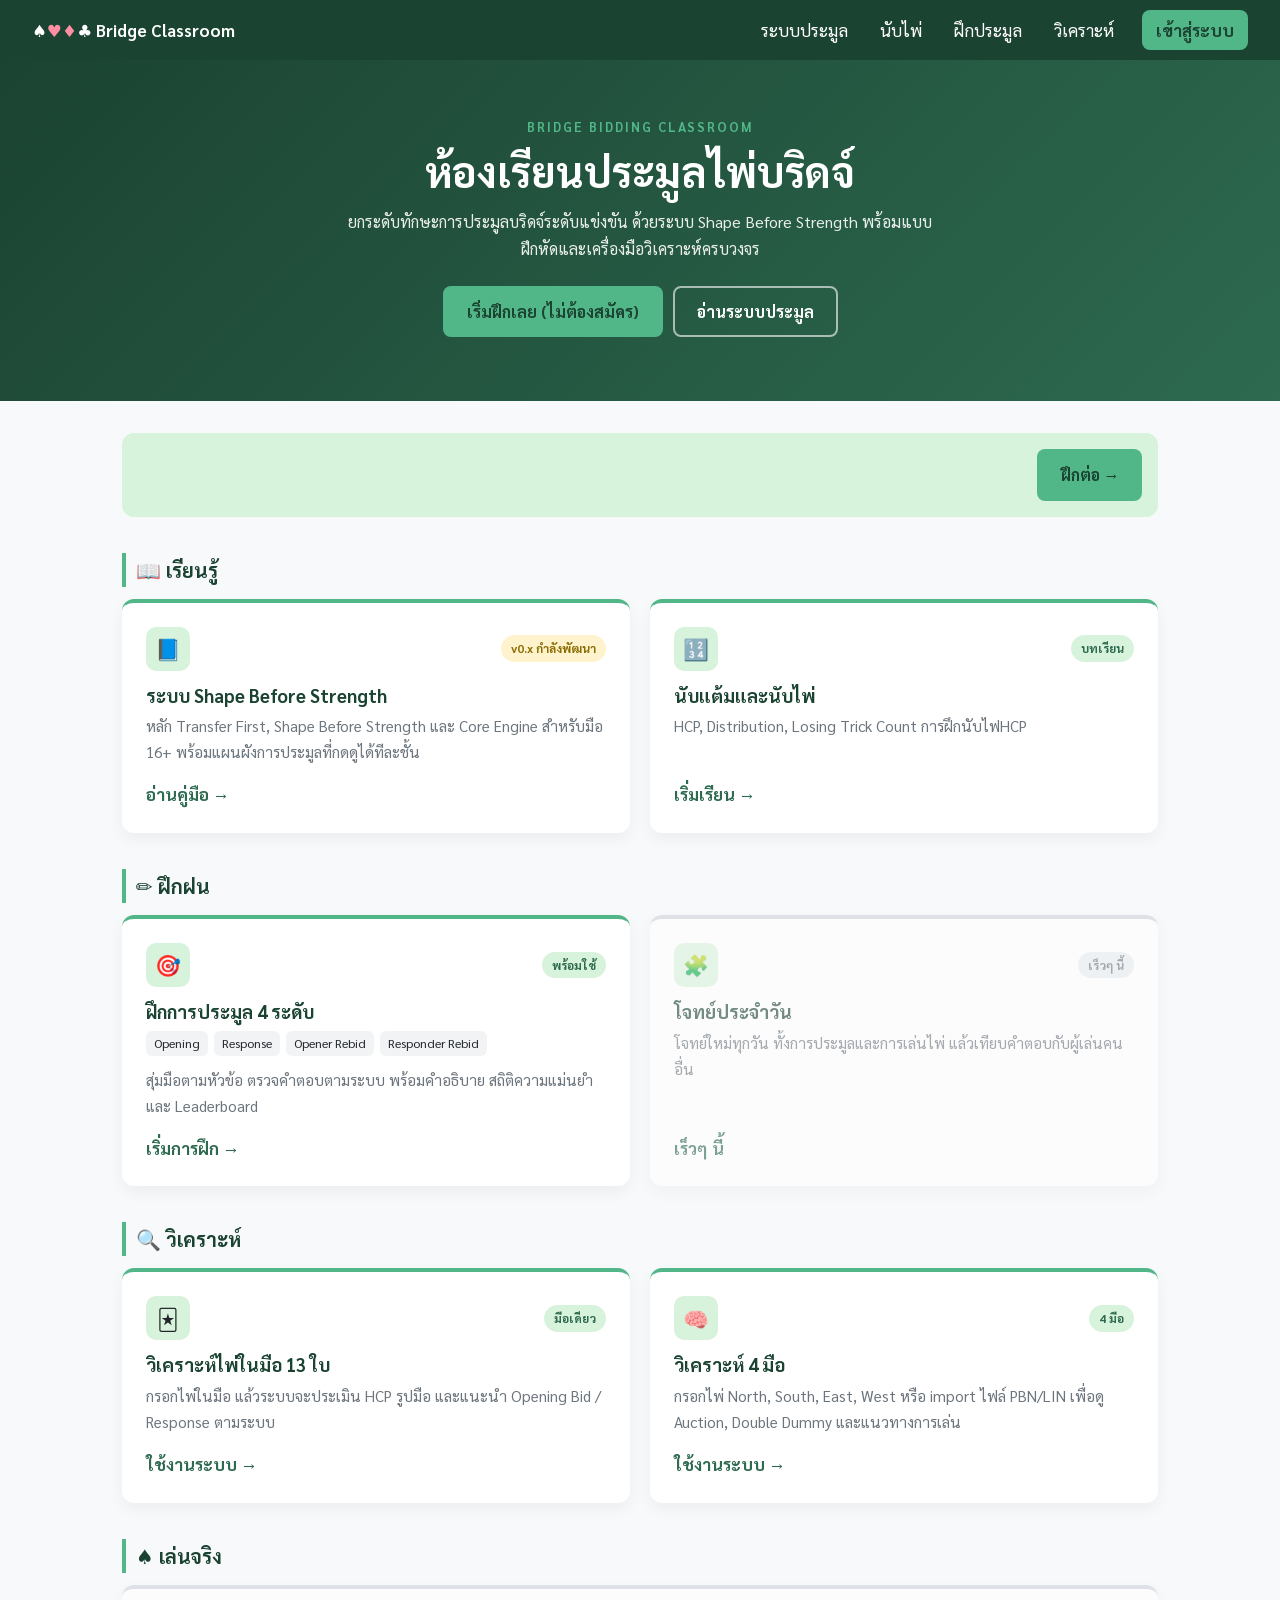
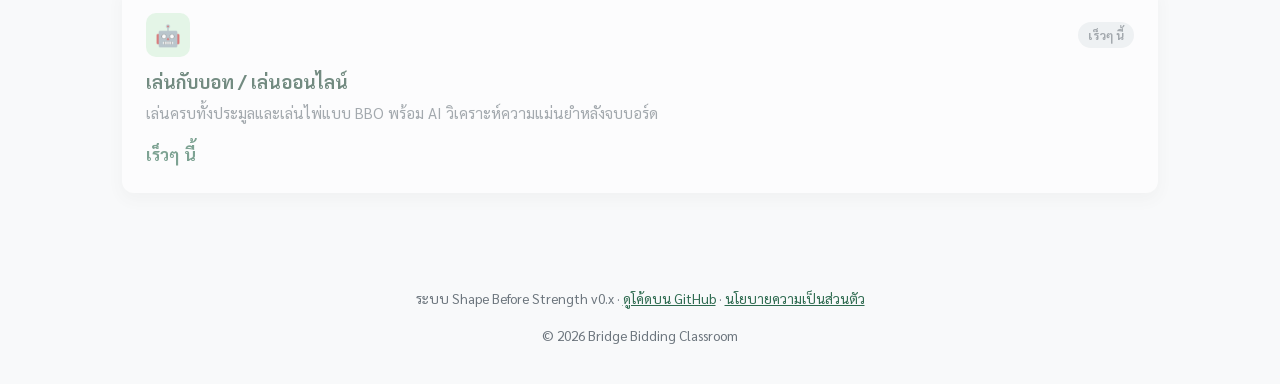
==== index.html @ 330e6dfb "Update index.html" ====
<!DOCTYPE html>
<html lang="th">
<head>
  <meta charset="UTF-8">
  <meta name="viewport" content="width=device-width, initial-scale=1.0, viewport-fit=cover">
  <meta name="theme-color" content="#1b4332">
  <title>Bridge Bidding Classroom - ห้องเรียนประมูลไพ่บริดจ์</title>
  <meta name="description" content="ฝึกประมูลไพ่บริดจ์ด้วยระบบ Shape Before Strength พร้อมแบบฝึกหัดและเครื่องมือวิเคราะห์มือไพ่">
  <link rel="icon" href="data:image/svg+xml,<svg xmlns='http://www.w3.org/2000/svg' viewBox='0 0 100 100'><text y='.9em' font-size='90'>♠</text></svg>">
  <link rel="preconnect" href="https://fonts.googleapis.com">
  <link rel="preconnect" href="https://fonts.gstatic.com" crossorigin>
  <link href="https://fonts.googleapis.com/css2?family=Sarabun:wght@400;600;700&display=swap" rel="stylesheet">
  <link rel="stylesheet" href="css/style.css">
  <script src="js/main.js" defer></script>
</head>
<body>

  <nav class="navbar">
    <a href="index.html" class="logo">♠<span class="red">♥♦</span>♣ Bridge Classroom</a>
    <button class="menu-toggle" aria-label="เปิดเมนู" aria-expanded="false" aria-controls="navLinks">☰</button>
    <div class="nav-links" id="navLinks">
      <a href="system/index.html">ระบบประมูล</a>
      <a href="learn/counting.html">นับไพ่</a>
      <a href="practice/index.html">ฝึกประมูล</a>
      <a href="analyzer/hand.html">วิเคราะห์</a>
      <a href="login.html" class="btn-login">เข้าสู่ระบบ</a>
    </div>
  </nav>

  <header class="hero">
    <p class="eyebrow">Bridge Bidding Classroom</p>
    <h1>ห้องเรียนประมูลไพ่บริดจ์</h1>
    <p class="lead">ยกระดับทักษะการประมูลบริดจ์ระดับแข่งขัน ด้วยระบบ Shape Before Strength พร้อมแบบฝึกหัดและเครื่องมือวิเคราะห์ครบวงจร</p>
    <div class="hero-actions">
      <a href="practice/index.html" class="btn btn-primary">เริ่มฝึกเลย (ไม่ต้องสมัคร)</a>
      <a href="system/index.html" class="btn btn-ghost">อ่านระบบประมูล</a>
    </div>
  </header>

  <main class="container">

    <section id="continue" class="continue" hidden>
      <span id="continueText"></span>
      <a id="continueLink" href="#" class="btn btn-primary">ฝึกต่อ →</a>
    </section>

    <h2 class="section-title">📖 เรียนรู้</h2>
    <div class="grid">
      <a href="system/index.html" class="card">
        <div class="card-header">
          <div class="card-icon">📘</div>
          <span class="badge draft">v0.x กำลังพัฒนา</span>
        </div>
        <h3>ระบบ Shape Before Strength</h3>
        <p>หลัก Transfer First, Shape Before Strength และ Core Engine สำหรับมือ 16+ พร้อมแผนผังการประมูลที่กดดูได้ทีละชั้น</p>
        <span class="more">อ่านคู่มือ →</span>
      </a>

      <a href="learn/counting.html" class="card">
        <div class="card-header">
          <div class="card-icon">🔢</div>
          <span class="badge ready">บทเรียน</span>
        </div>
        <h3>นับแต้มและนับไพ่</h3>
        <p>HCP, Distribution, Losing Trick Count การฝึกนับไฟHCP</p>
        <span class="more">เริ่มเรียน →</span>
      </a>
    </div>

    <h2 class="section-title">✏️ ฝึกฝน</h2>
    <div class="grid">
      <a href="practice/index.html" class="card">
        <div class="card-header">
          <div class="card-icon">🎯</div>
          <span class="badge ready">พร้อมใช้</span>
        </div>
        <h3>ฝึกการประมูล 4 ระดับ</h3>
        <div class="chips">
          <span class="chip">Opening</span>
          <span class="chip">Response</span>
          <span class="chip">Opener Rebid</span>
          <span class="chip">Responder Rebid</span>
        </div>
        <p>สุ่มมือตามหัวข้อ ตรวจคำตอบตามระบบ พร้อมคำอธิบาย สถิติความแม่นยำ และ Leaderboard</p>
        <span class="more">เริ่มการฝึก →</span>
      </a>

      <div class="card disabled" aria-disabled="true">
        <div class="card-header">
          <div class="card-icon">🧩</div>
          <span class="badge soon">เร็วๆ นี้</span>
        </div>
        <h3>โจทย์ประจำวัน</h3>
        <p>โจทย์ใหม่ทุกวัน ทั้งการประมูลและการเล่นไพ่ แล้วเทียบคำตอบกับผู้เล่นคนอื่น</p>
        <span class="more">เร็วๆ นี้</span>
      </div>
    </div>

    <h2 class="section-title">🔍 วิเคราะห์</h2>
    <div class="grid">
      <a href="analyzer/hand.html" class="card">
        <div class="card-header">
          <div class="card-icon">🃏</div>
          <span class="badge ready">มือเดียว</span>
        </div>
        <h3>วิเคราะห์ไพ่ในมือ 13 ใบ</h3>
        <p>กรอกไพ่ในมือ แล้วระบบจะประเมิน HCP รูปมือ และแนะนำ Opening Bid / Response ตามระบบ</p>
        <span class="more">ใช้งานระบบ →</span>
      </a>

      <a href="analyzer/deal.html" class="card">
        <div class="card-header">
          <div class="card-icon">🧠</div>
          <span class="badge ready">4 มือ</span>
        </div>
        <h3>วิเคราะห์ 4 มือ</h3>
        <p>กรอกไพ่ North, South, East, West หรือ import ไฟล์ PBN/LIN เพื่อดู Auction, Double Dummy และแนวทางการเล่น</p>
        <span class="more">ใช้งานระบบ →</span>
      </a>
    </div>

    <h2 class="section-title">♠ เล่นจริง</h2>
    <div class="grid">
      <div class="card disabled" aria-disabled="true">
        <div class="card-header">
          <div class="card-icon">🤖</div>
          <span class="badge soon">เร็วๆ นี้</span>
        </div>
        <h3>เล่นกับบอท / เล่นออนไลน์</h3>
        <p>เล่นครบทั้งประมูลและเล่นไพ่แบบ BBO พร้อม AI วิเคราะห์ความแม่นยำหลังจบบอร์ด</p>
        <span class="more">เร็วๆ นี้</span>
      </div>
    </div>
  </main>

  <footer>
    <p>ระบบ Shape Before Strength v0.x · <a href="https://github.com/Bbmbam/bridge-academy">ดูโค้ดบน GitHub</a> · <a href="privacy.html">นโยบายความเป็นส่วนตัว</a></p>
    <p>&copy; 2026 Bridge Bidding Classroom</p>
  </footer>

</body>
</html>
---- css/style.css ----
/* =========================================
   Bridge Classroom - Mobile First Stylesheet
   เขียนสำหรับมือถือก่อน แล้วขยายสำหรับจอใหญ่
   ========================================= */

:root {
  --primary: #1b4332;
  --secondary: #2d6a4f;
  --accent: #52b788;
  --accent-light: #d8f3dc;
  --bg: #f8f9fa;
  --card: #ffffff;
  --text: #212529;
  --muted: #6c757d;
  --radius: 12px;
  --nav-h: 60px;
  --tap: 44px;              /* ขนาดขั้นต่ำที่นิ้วกดได้สะดวก */
}

*, *::before, *::after { box-sizing: border-box; }

html {
  -webkit-text-size-adjust: 100%;
  scroll-padding-top: var(--nav-h);
}

body {
  font-family: 'Sarabun', system-ui, sans-serif;
  font-size: 16px;
  line-height: 1.7;
  background: var(--bg);
  color: var(--text);
  margin: 0;
}

img { max-width: 100%; height: auto; }

/* ---------- Navbar (มือถือ) ---------- */
.navbar {
  position: sticky; top: 0; z-index: 100;
  display: flex; align-items: center; justify-content: space-between;
  min-height: var(--nav-h);
  padding: 8px max(16px, env(safe-area-inset-right)) 8px max(16px, env(safe-area-inset-left));
  background: var(--primary); color: #fff;
}
.logo {
  font-weight: 700; font-size: 1.05rem;
  color: #fff; text-decoration: none; white-space: nowrap;
}
.logo .red { color: #ff8fa3; }

.menu-toggle {
  display: inline-grid; place-items: center;
  width: var(--tap); height: var(--tap);
  border: 0; border-radius: 8px;
  background: transparent; color: #fff;
  font-size: 1.5rem; cursor: pointer;
}
.menu-toggle:focus-visible { outline: 2px solid var(--accent); }

.nav-links {
  display: none;
  position: absolute; top: 100%; left: 0; right: 0;
  flex-direction: column; gap: 2px;
  padding: 8px 16px 16px;
  background: var(--primary);
  box-shadow: 0 10px 20px rgba(0,0,0,.2);
}
.nav-links.open { display: flex; }
.nav-links a {
  display: flex; align-items: center;
  min-height: var(--tap); padding: 10px 12px;
  color: #fff; text-decoration: none; border-radius: 8px;
}
.nav-links a:hover,
.nav-links a[aria-current="page"] { background: rgba(255,255,255,.12); }
.nav-links .btn-login {
  justify-content: center; margin-top: 8px;
  background: var(--accent); color: var(--primary); font-weight: 700;
}

/* ---------- Hero ---------- */
.hero {
  background: linear-gradient(135deg, var(--primary), var(--secondary));
  color: #fff; text-align: center;
  padding: 36px 16px 40px;
}
.eyebrow {
  margin: 0; font-size: .8rem; font-weight: 700;
  letter-spacing: 2px; text-transform: uppercase; color: var(--accent);
}
.hero h1 { font-size: clamp(1.6rem, 6vw, 2.6rem); line-height: 1.3; margin: 6px 0 10px; }
.lead { max-width: 620px; margin: 0 auto 24px; opacity: .9; font-size: 1rem; }
.hero-actions { display: flex; flex-direction: column; gap: 10px; max-width: 360px; margin: 0 auto; }

/* ---------- Buttons ---------- */
.btn {
  display: inline-flex; align-items: center; justify-content: center;
  min-height: var(--tap); padding: 10px 22px;
  border-radius: 8px; border: 2px solid transparent;
  font-weight: 700; font-size: 1rem; text-decoration: none;
  transition: background .2s, transform .1s;
}
.btn:active { transform: scale(.97); }
.btn-primary { background: var(--accent); color: var(--primary); }
.btn-ghost { border-color: rgba(255,255,255,.6); color: #fff; }

/* ---------- Layout ---------- */
.container {
  max-width: 1100px; margin: 0 auto;
  padding: 16px max(16px, env(safe-area-inset-right)) 40px max(16px, env(safe-area-inset-left));
}
.section-title {
  font-size: 1.1rem; color: var(--primary);
  margin: 28px 0 12px; padding-left: 10px;
  border-left: 4px solid var(--accent);
}
.grid {
  display: grid; gap: 14px;
  grid-template-columns: repeat(auto-fit, minmax(min(100%, 300px), 1fr));
}

/* ---------- Cards ---------- */
.card {
  display: flex; flex-direction: column;
  background: var(--card); color: var(--text);
  border-radius: var(--radius); padding: 18px;
  border-top: 4px solid var(--accent);
  box-shadow: 0 6px 16px rgba(0,0,0,.05);
  text-decoration: none;
  -webkit-tap-highlight-color: transparent;
  transition: transform .2s, box-shadow .2s;
}
a.card:active { transform: scale(.98); }             /* แตะบนมือถือ */
a.card:focus-visible { outline: 3px solid var(--accent); outline-offset: 3px; }
.card.disabled { opacity: .6; border-top-color: #ced4da; cursor: not-allowed; }

.card-header { display: flex; justify-content: space-between; align-items: center; gap: 8px; margin-bottom: 12px; }
.card-icon {
  flex-shrink: 0; width: 44px; height: 44px; border-radius: 10px;
  background: var(--accent-light);
  display: grid; place-items: center; font-size: 1.3rem;
}
.card h3 { margin: 0 0 6px; color: var(--primary); font-size: 1.15rem; line-height: 1.4; }
.card p { margin: 0 0 14px; color: var(--muted); font-size: .95rem; flex-grow: 1; }
.card .more { font-weight: 700; color: var(--secondary); }

.badge { padding: 3px 10px; border-radius: 20px; font-size: .75rem; font-weight: 700; white-space: nowrap; }
.badge.ready { background: var(--accent-light); color: var(--secondary); }
.badge.draft { background: #fff3cd; color: #8a6d00; }
.badge.soon  { background: #e9ecef; color: var(--muted); }

.chips { display: flex; flex-wrap: wrap; gap: 6px; margin-bottom: 12px; }
.chip { font-size: .78rem; padding: 2px 8px; border-radius: 6px; background: #f1f3f5; }

/* ---------- Continue banner ---------- */
.continue {
  display: flex; flex-direction: column; gap: 10px;
  background: var(--accent-light); border-radius: var(--radius);
  padding: 16px; margin-top: 8px;
}

/* ---------- สีดอกไพ่ (ไว้ใช้ในบทถัดไป) ---------- */
.suit-s, .suit-c { color: #212529; }
.suit-h, .suit-d { color: #d00000; }

/* ---------- Footer ---------- */
footer {
  text-align: center; color: var(--muted); font-size: .85rem;
  padding: 24px 16px calc(24px + env(safe-area-inset-bottom));
}
footer a { color: var(--secondary); }

/* =========================================
   แท็บเล็ตขึ้นไป (≥ 600px)
   ========================================= */
@media (min-width: 600px) {
  .hero { padding: 56px 24px 64px; }
  .hero-actions { flex-direction: row; justify-content: center; max-width: none; }
  .continue { flex-direction: row; justify-content: space-between; align-items: center; }
  .grid { gap: 20px; }
  .card { padding: 24px; }
}

/* =========================================
   คอมพิวเตอร์ (≥ 900px) - เมนูเต็มแถว
   ========================================= */
@media (min-width: 900px) {
  body { font-size: 17px; }
  .navbar { padding-left: 32px; padding-right: 32px; }
  .menu-toggle { display: none; }
  .nav-links {
    display: flex; position: static;
    flex-direction: row; align-items: center; gap: 4px;
    padding: 0; background: none; box-shadow: none;
  }
  .nav-links a { min-height: auto; padding: 6px 14px; }
  .nav-links .btn-login { margin: 0 0 0 10px; }
  .container { padding: 24px 32px 56px; }
  .section-title { font-size: 1.25rem; margin-top: 36px; }
}

/* เอฟเฟกต์ลอยเฉพาะอุปกรณ์ที่มีเมาส์ (มือถือจะไม่ค้างสถานะ hover) */
@media (hover: hover) {
  a.card:hover { transform: translateY(-4px); box-shadow: 0 14px 28px rgba(0,0,0,.1); }
  .btn-primary:hover { background: #74c69d; }
  .btn-ghost:hover { background: rgba(255,255,255,.12); }
}

@media (prefers-reduced-motion: reduce) {
  * { transition: none !important; }
}
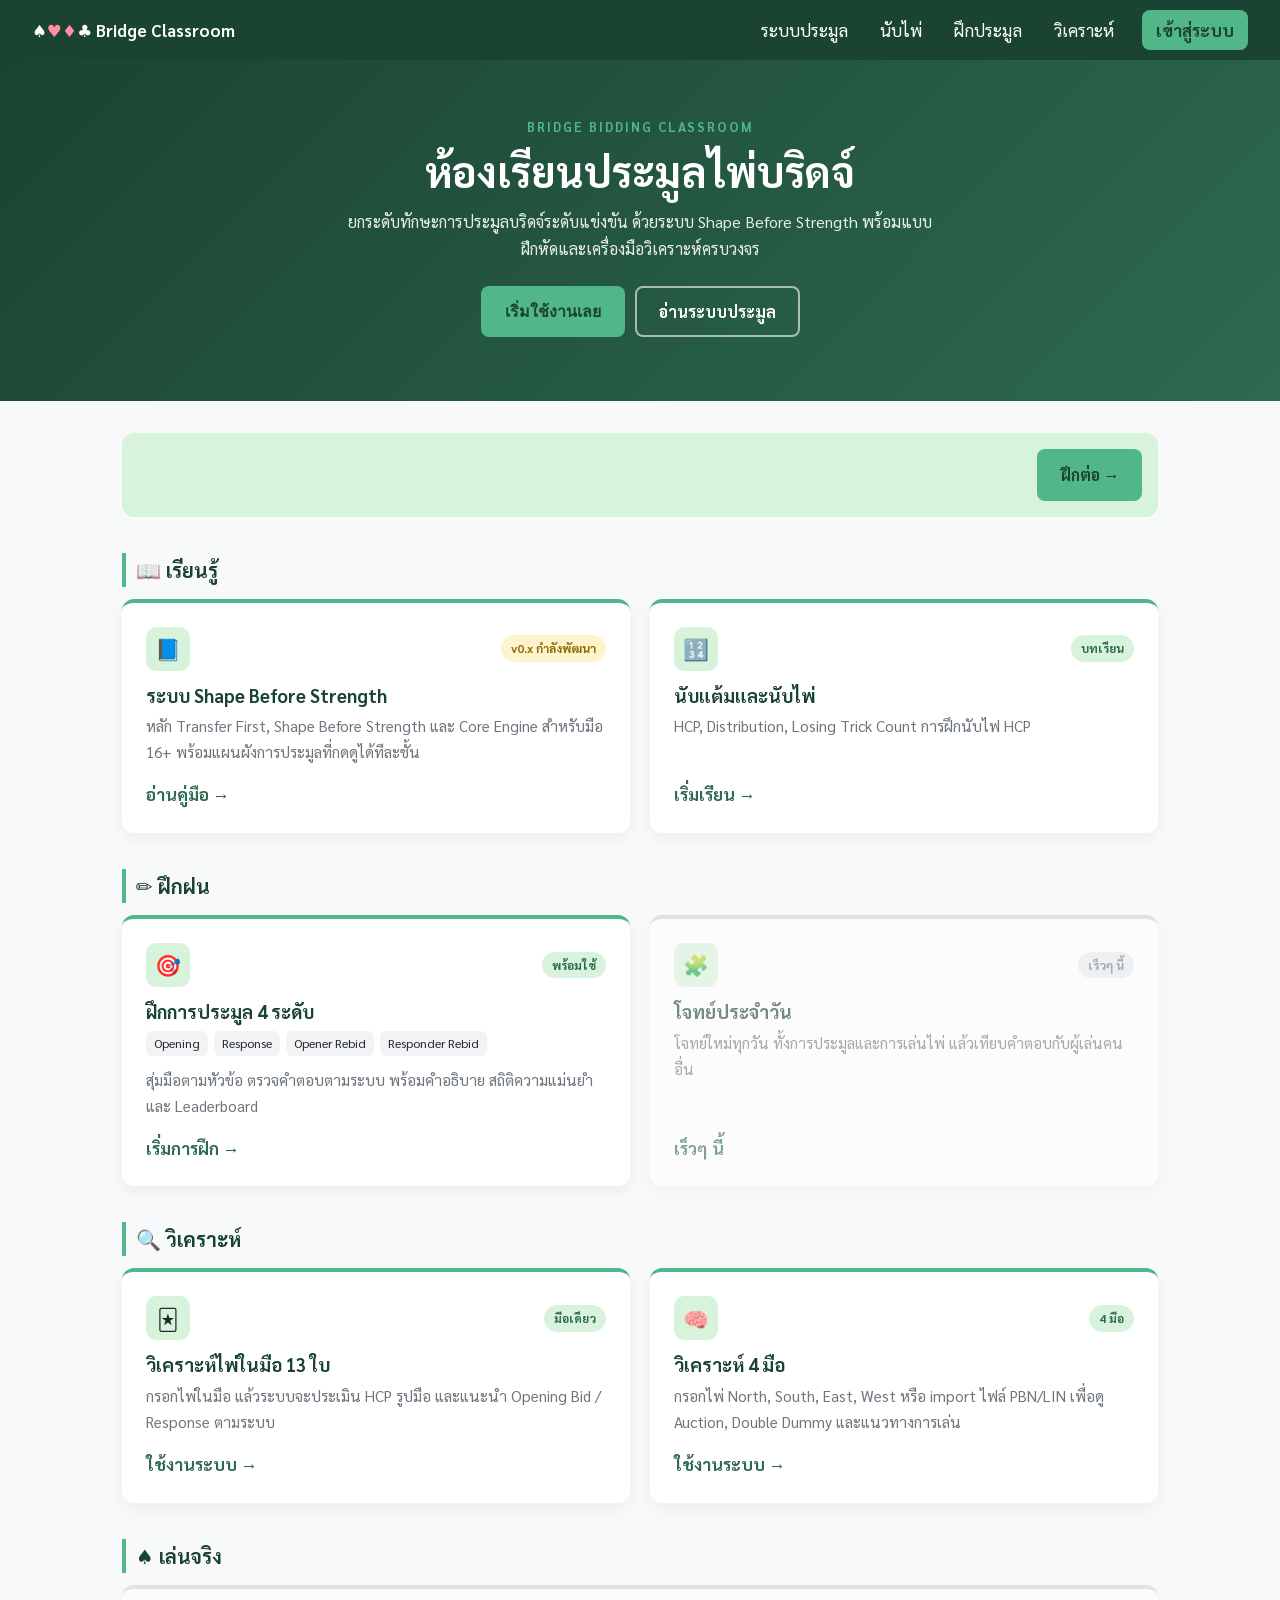
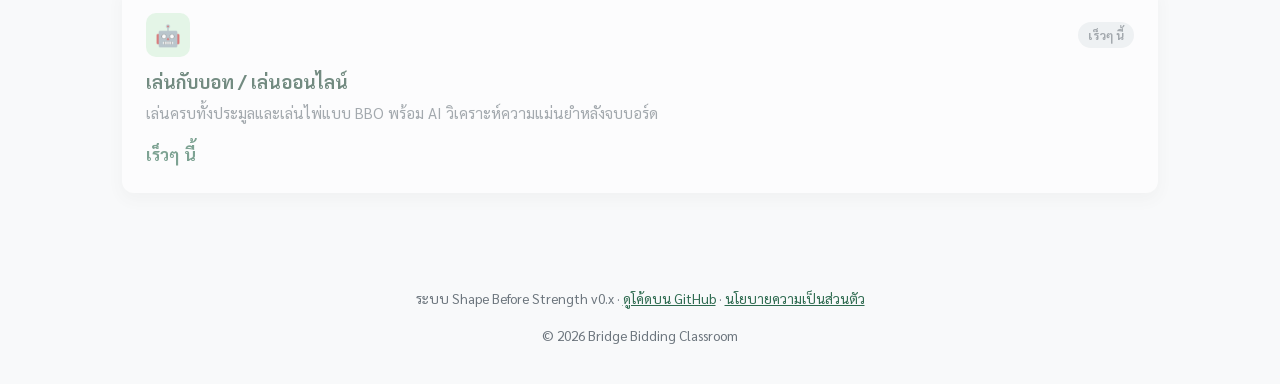
==== commit 0ff2b50e: "Update index.html" ====
--- a/index.html
+++ b/index.html
@@ -12,6 +12,37 @@
   <link href="https://fonts.googleapis.com/css2?family=Sarabun:wght@400;600;700&display=swap" rel="stylesheet">
   <link rel="stylesheet" href="css/style.css">
   <script src="js/main.js" defer></script>
+  <style>
+    /* สไตล์เพิ่มเติมสำหรับ Popup เปรียบเทียบโหมดใช้งาน */
+    .compare-modal {
+      position: fixed; top: 0; left: 0; width: 100%; height: 100%;
+      background: rgba(0,0,0,0.6); z-index: 2000;
+      display: flex; justify-content: center; align-items: center;
+      padding: 16px; opacity: 0; visibility: hidden; transition: opacity 0.3s, visibility 0.3s;
+    }
+    .compare-modal.active { opacity: 1; visibility: visible; }
+    .compare-content {
+      background: #fff; width: 100%; max-width: 600px;
+      border-radius: var(--radius); padding: 24px;
+      box-shadow: 0 10px 30px rgba(0,0,0,0.2);
+      transform: translateY(20px); transition: transform 0.3s;
+      color: var(--text); max-height: 90vh; overflow-y: auto;
+    }
+    .compare-modal.active .compare-content { transform: translateY(0); }
+    .compare-header { display: flex; justify-content: space-between; align-items: center; margin-bottom: 16px; border-bottom: 1px solid #eee; padding-bottom: 10px; }
+    .compare-header h3 { margin: 0; color: var(--primary); font-size: 1.25rem; }
+    .compare-close { background: none; border: none; font-size: 1.5rem; cursor: pointer; color: var(--muted); }
+    
+    .compare-table { width: 100%; border-collapse: collapse; margin-bottom: 20px; font-size: 0.95rem; }
+    .compare-table th, .compare-table td { padding: 10px 12px; text-align: left; border-bottom: 1px solid #eee; }
+    .compare-table th { background: var(--accent-light); color: var(--secondary); }
+    
+    .compare-actions { display: flex; flex-direction: column; gap: 10px; }
+    @media (min-width: 500px) {
+      .compare-actions { flex-direction: row; }
+      .compare-actions .btn { flex: 1; }
+    }
+  </style>
 </head>
 <body>
 
@@ -32,7 +63,8 @@
     <h1>ห้องเรียนประมูลไพ่บริดจ์</h1>
     <p class="lead">ยกระดับทักษะการประมูลบริดจ์ระดับแข่งขัน ด้วยระบบ Shape Before Strength พร้อมแบบฝึกหัดและเครื่องมือวิเคราะห์ครบวงจร</p>
     <div class="hero-actions">
-      <a href="practice/index.html" class="btn btn-primary">เริ่มฝึกเลย (ไม่ต้องสมัคร)</a>
+      <!-- เปลี่ยนให้ปุ่มเปิด Popup เปรียบเทียบโหมด -->
+      <button class="btn btn-primary" onclick="openCompareModal()">เริ่มใช้งานเลย</button>
       <a href="system/index.html" class="btn btn-ghost">อ่านระบบประมูล</a>
     </div>
   </header>
@@ -62,7 +94,7 @@
           <span class="badge ready">บทเรียน</span>
         </div>
         <h3>นับแต้มและนับไพ่</h3>
-        <p>HCP, Distribution, Losing Trick Count การฝึกนับไฟHCP</p>
+        <p>HCP, Distribution, Losing Trick Count การฝึกนับไฟ HCP</p>
         <span class="more">เริ่มเรียน →</span>
       </a>
     </div>
@@ -138,5 +170,53 @@
     <p>&copy; 2026 Bridge Bidding Classroom</p>
   </footer>
 
+  <!-- Modal Popup เปรียบเทียบโหมดใช้งาน -->
+  <div class="compare-modal" id="compareModal" onclick="if(event.target===this) closeCompareModal()">
+    <div class="compare-content">
+      <div class="compare-header">
+        <h3>เลือกรูปแบบการใช้งานของคุณ</h3>
+        <button class="compare-close" onclick="closeCompareModal()">&times;</button>
+      </div>
+      <p style="font-size: 0.95rem; color: var(--muted); margin-bottom: 15px;">คุณสามารถทดลองฝึกซ้อมได้ทันทีโดยไม่ต้องสมัคร หรือเข้าสู่ระบบเพื่อบันทึกสถิติระยะยาว</p>
+      
+      <table class="compare-table">
+        <tr>
+          <th>คุณสมบัติ</th>
+          <th>👻 ไม่ได้เข้าสู่ระบบ (Guest)</th>
+          <th>👤 เข้าสู่ระบบ (Member)</th>
+        </tr>
+        <tr>
+          <td><strong>เริ่มใช้งาน</strong></td>
+          <td>เล่นได้ทันที ไม่ต้องกรอกข้อมูล</td>
+          <td>สมัคร/เข้าสู่ระบบง่ายๆ</td>
+        </tr>
+        <tr>
+          <td><strong>บันทึกประวัติ</strong></td>
+          <td>เก็บบนเครื่องนี้เท่านั้น</td>
+          <td>เก็บบนคลาวด์ ดูได้ทุกเครื่อง</td>
+        </tr>
+        <tr>
+          <td><strong>สถิติและความแม่นยำ</strong></td>
+          <td>ดูได้เฉพาะรอบปัจจุบัน</td>
+          <td>วิเคราะห์สถิติติย้อนหลังระยะยาว</td>
+        </tr>
+      </table>
+
+      <div class="compare-actions">
+        <a href="practice/index.html" class="btn btn-ghost" style="border-color: var(--primary); color: var(--primary);">เข้าใช้งานแบบไม่ต้องล็อกอิน →</a>
+        <a href="login.html" class="btn btn-primary">เข้าสู่ระบบ / สมัครสมาชิก</a>
+      </div>
+    </div>
+  </div>
+
+  <script>
+    function openCompareModal() {
+      document.getElementById('compareModal').classList.add('active');
+    }
+    function closeCompareModal() {
+      document.getElementById('compareModal').classList.remove('active');
+    }
+  </script>
+
 </body>
 </html>
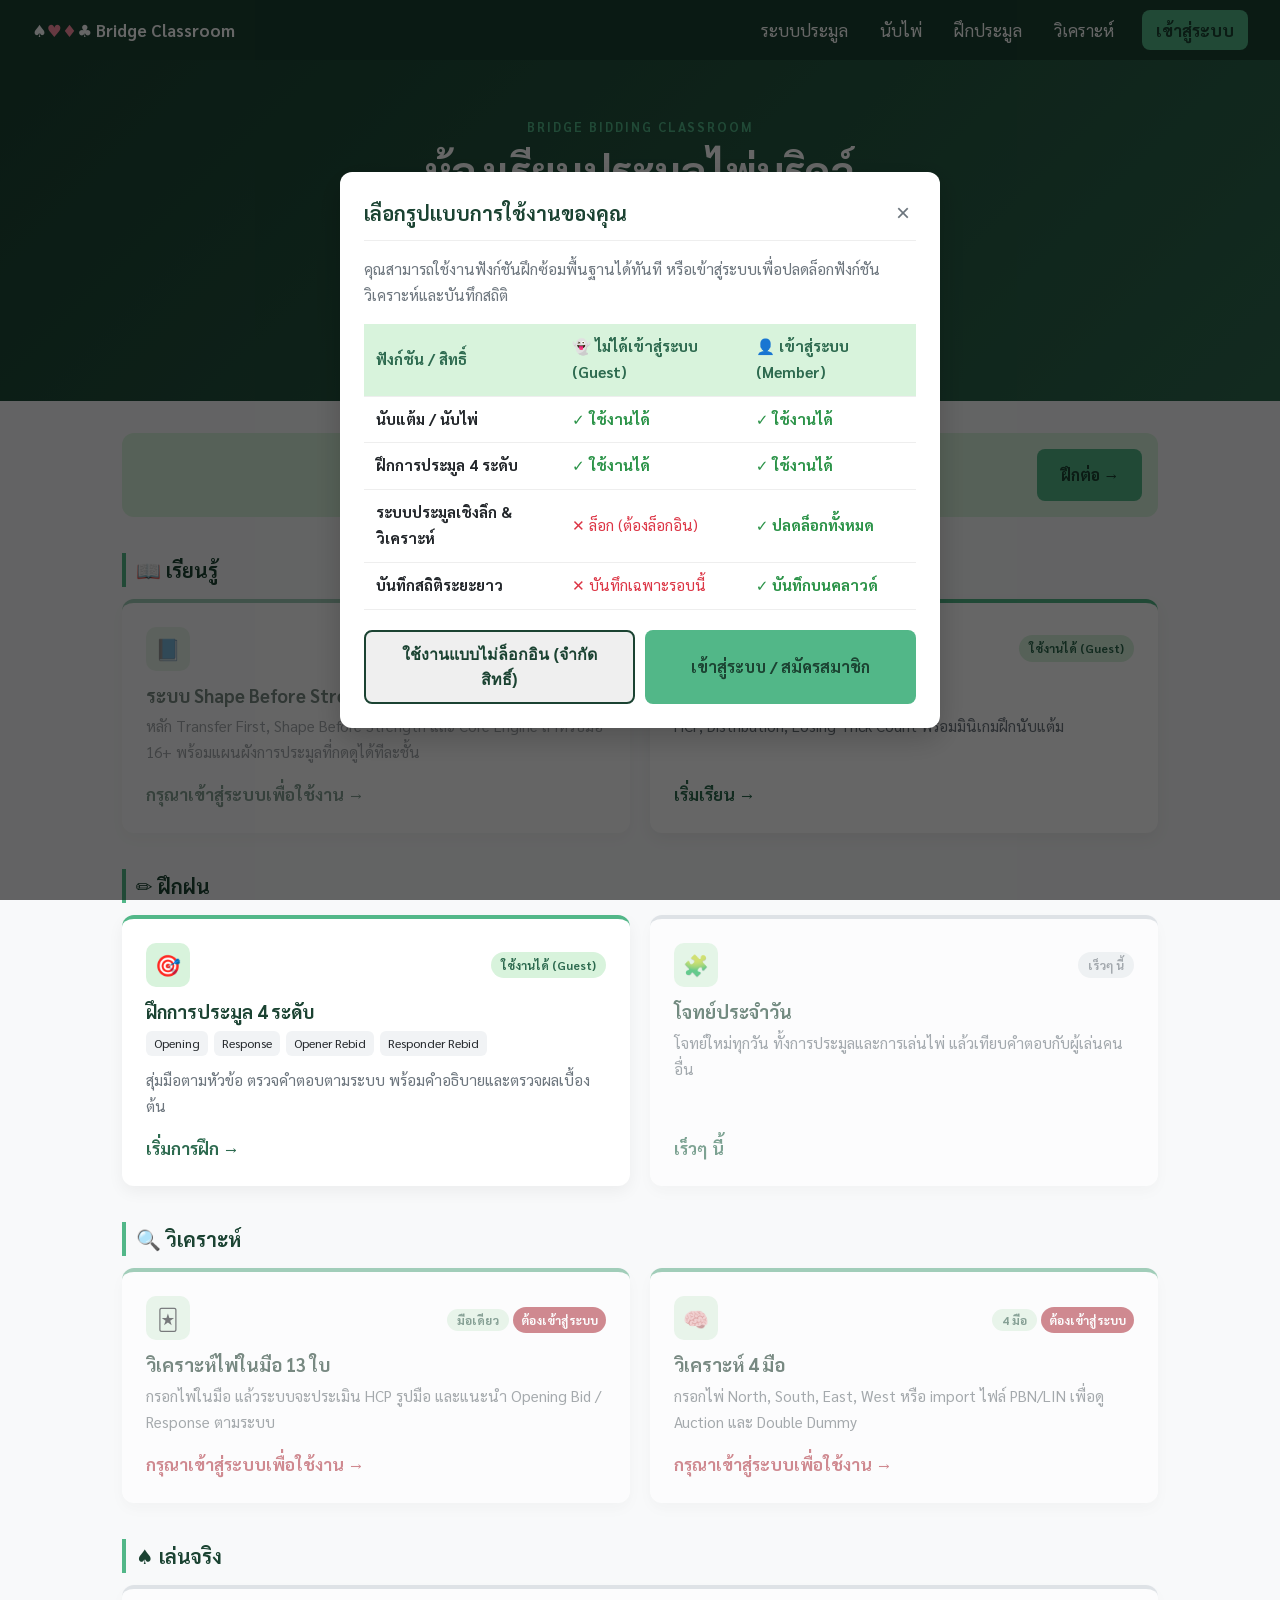
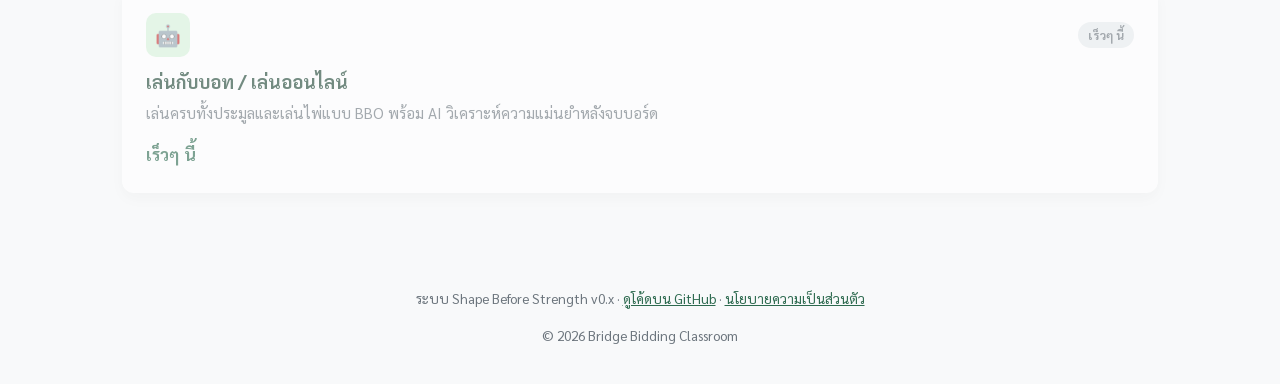
==== commit 9139a948: "Update index.html" ====
--- a/index.html
+++ b/index.html
@@ -13,7 +13,6 @@
   <link rel="stylesheet" href="css/style.css">
   <script src="js/main.js" defer></script>
   <style>
-    /* สไตล์เพิ่มเติมสำหรับ Popup เปรียบเทียบโหมดใช้งาน */
     .compare-modal {
       position: fixed; top: 0; left: 0; width: 100%; height: 100%;
       background: rgba(0,0,0,0.6); z-index: 2000;
@@ -42,9 +41,35 @@
       .compare-actions { flex-direction: row; }
       .compare-actions .btn { flex: 1; }
     }
+
+    /* สไตล์สำหรับการล็อกฟังก์ชันเมื่อเป็น Guest */
+    .locked-feature {
+      opacity: 0.55;
+      pointer-events: none;
+      position: relative;
+    }
+    .locked-badge {
+      display: none;
+      background: #dc3545;
+      color: #fff;
+      font-size: 0.75rem;
+      padding: 3px 8px;
+      border-radius: 20px;
+      font-weight: 700;
+    }
+    body.is-guest .locked-feature {
+      opacity: 0.6;
+      filter: grayscale(0.3);
+    }
+    body.is-guest .locked-feature a {
+      pointer-events: none;
+    }
+    body.is-guest .locked-badge {
+      display: inline-block;
+    }
   </style>
 </head>
-<body>
+<body class="is-guest">
 
   <nav class="navbar">
     <a href="index.html" class="logo">♠<span class="red">♥♦</span>♣ Bridge Classroom</a>
@@ -53,7 +78,7 @@
       <a href="system/index.html">ระบบประมูล</a>
       <a href="learn/counting.html">นับไพ่</a>
       <a href="practice/index.html">ฝึกประมูล</a>
-      <a href="analyzer/hand.html">วิเคราะห์</a>
+      <a href="analyzer/hand.html" id="navAnalyzer">วิเคราะห์</a>
       <a href="login.html" class="btn-login">เข้าสู่ระบบ</a>
     </div>
   </nav>
@@ -63,8 +88,7 @@
     <h1>ห้องเรียนประมูลไพ่บริดจ์</h1>
     <p class="lead">ยกระดับทักษะการประมูลบริดจ์ระดับแข่งขัน ด้วยระบบ Shape Before Strength พร้อมแบบฝึกหัดและเครื่องมือวิเคราะห์ครบวงจร</p>
     <div class="hero-actions">
-      <!-- เปลี่ยนให้ปุ่มเปิด Popup เปรียบเทียบโหมด -->
-      <button class="btn btn-primary" onclick="openCompareModal()">เริ่มใช้งานเลย</button>
+      <button class="btn btn-primary" onclick="openCompareModal()">เปลี่ยนโหมดการใช้งาน</button>
       <a href="system/index.html" class="btn btn-ghost">อ่านระบบประมูล</a>
     </div>
   </header>
@@ -78,33 +102,40 @@
 
     <h2 class="section-title">📖 เรียนรู้</h2>
     <div class="grid">
-      <a href="system/index.html" class="card">
+      <!-- ล็อกระบบประมูลคู่มือเชิงลึกสำหรับ Guest -->
+      <div class="card locked-feature" id="cardSystem">
         <div class="card-header">
           <div class="card-icon">📘</div>
-          <span class="badge draft">v0.x กำลังพัฒนา</span>
+          <div>
+            <span class="badge draft">v0.x กำลังพัฒนา</span>
+            <span class="locked-badge">ต้องเข้าสู่ระบบ</span>
+          </div>
         </div>
         <h3>ระบบ Shape Before Strength</h3>
         <p>หลัก Transfer First, Shape Before Strength และ Core Engine สำหรับมือ 16+ พร้อมแผนผังการประมูลที่กดดูได้ทีละชั้น</p>
-        <span class="more">อ่านคู่มือ →</span>
-      </a>
-
+        <span class="more">กรุณาเข้าสู่ระบบเพื่อใช้งาน →</span>
+        <a href="system/index.html" style="position: absolute; inset:0; z-index:1;" aria-label="ระบบ Shape Before Strength"></a>
+      </div>
+
+      <!-- เปิดให้ใช้: นับแต้ม -->
       <a href="learn/counting.html" class="card">
         <div class="card-header">
           <div class="card-icon">🔢</div>
-          <span class="badge ready">บทเรียน</span>
+          <span class="badge ready">ใช้งานได้ (Guest)</span>
         </div>
         <h3>นับแต้มและนับไพ่</h3>
-        <p>HCP, Distribution, Losing Trick Count การฝึกนับไฟ HCP</p>
+        <p>HCP, Distribution, Losing Trick Count พร้อมมินิเกมฝึกนับแต้ม</p>
         <span class="more">เริ่มเรียน →</span>
       </a>
     </div>
 
     <h2 class="section-title">✏️ ฝึกฝน</h2>
     <div class="grid">
+      <!-- เปิดให้ใช้: ฝึกประมูล -->
       <a href="practice/index.html" class="card">
         <div class="card-header">
           <div class="card-icon">🎯</div>
-          <span class="badge ready">พร้อมใช้</span>
+          <span class="badge ready">ใช้งานได้ (Guest)</span>
         </div>
         <h3>ฝึกการประมูล 4 ระดับ</h3>
         <div class="chips">
@@ -113,7 +144,7 @@
           <span class="chip">Opener Rebid</span>
           <span class="chip">Responder Rebid</span>
         </div>
-        <p>สุ่มมือตามหัวข้อ ตรวจคำตอบตามระบบ พร้อมคำอธิบาย สถิติความแม่นยำ และ Leaderboard</p>
+        <p>สุ่มมือตามหัวข้อ ตรวจคำตอบตามระบบ พร้อมคำอธิบายและตรวจผลเบื้องต้น</p>
         <span class="more">เริ่มการฝึก →</span>
       </a>
 
@@ -130,25 +161,35 @@
 
     <h2 class="section-title">🔍 วิเคราะห์</h2>
     <div class="grid">
-      <a href="analyzer/hand.html" class="card">
+      <!-- ล็อก: วิเคราะห์มือเดียว -->
+      <div class="card locked-feature">
         <div class="card-header">
           <div class="card-icon">🃏</div>
-          <span class="badge ready">มือเดียว</span>
+          <div>
+            <span class="badge ready">มือเดียว</span>
+            <span class="locked-badge">ต้องเข้าสู่ระบบ</span>
+          </div>
         </div>
         <h3>วิเคราะห์ไพ่ในมือ 13 ใบ</h3>
         <p>กรอกไพ่ในมือ แล้วระบบจะประเมิน HCP รูปมือ และแนะนำ Opening Bid / Response ตามระบบ</p>
-        <span class="more">ใช้งานระบบ →</span>
-      </a>
-
-      <a href="analyzer/deal.html" class="card">
+        <span class="more" style="color: #dc3545;">กรุณาเข้าสู่ระบบเพื่อใช้งาน →</span>
+        <a href="analyzer/hand.html" style="position: absolute; inset:0; z-index:1;"></a>
+      </div>
+
+      <!-- ล็อก: วิเคราะห์ 4 มือ -->
+      <div class="card locked-feature">
         <div class="card-header">
           <div class="card-icon">🧠</div>
-          <span class="badge ready">4 มือ</span>
+          <div>
+            <span class="badge ready">4 มือ</span>
+            <span class="locked-badge">ต้องเข้าสู่ระบบ</span>
+          </div>
         </div>
         <h3>วิเคราะห์ 4 มือ</h3>
-        <p>กรอกไพ่ North, South, East, West หรือ import ไฟล์ PBN/LIN เพื่อดู Auction, Double Dummy และแนวทางการเล่น</p>
-        <span class="more">ใช้งานระบบ →</span>
-      </a>
+        <p>กรอกไพ่ North, South, East, West หรือ import ไฟล์ PBN/LIN เพื่อดู Auction และ Double Dummy</p>
+        <span class="more" style="color: #dc3545;">กรุณาเข้าสู่ระบบเพื่อใช้งาน →</span>
+        <a href="analyzer/deal.html" style="position: absolute; inset:0; z-index:1;"></a>
+      </div>
     </div>
 
     <h2 class="section-title">♠ เล่นจริง</h2>
@@ -177,33 +218,38 @@
         <h3>เลือกรูปแบบการใช้งานของคุณ</h3>
         <button class="compare-close" onclick="closeCompareModal()">&times;</button>
       </div>
-      <p style="font-size: 0.95rem; color: var(--muted); margin-bottom: 15px;">คุณสามารถทดลองฝึกซ้อมได้ทันทีโดยไม่ต้องสมัคร หรือเข้าสู่ระบบเพื่อบันทึกสถิติระยะยาว</p>
+      <p style="font-size: 0.95rem; color: var(--muted); margin-bottom: 15px;">คุณสามารถใช้งานฟังก์ชันฝึกซ้อมพื้นฐานได้ทันที หรือเข้าสู่ระบบเพื่อปลดล็อกฟังก์ชันวิเคราะห์และบันทึกสถิติ</p>
       
       <table class="compare-table">
         <tr>
-          <th>คุณสมบัติ</th>
+          <th>ฟังก์ชัน / สิทธิ์</th>
           <th>👻 ไม่ได้เข้าสู่ระบบ (Guest)</th>
           <th>👤 เข้าสู่ระบบ (Member)</th>
         </tr>
         <tr>
-          <td><strong>เริ่มใช้งาน</strong></td>
-          <td>เล่นได้ทันที ไม่ต้องกรอกข้อมูล</td>
-          <td>สมัคร/เข้าสู่ระบบง่ายๆ</td>
-        </tr>
-        <tr>
-          <td><strong>บันทึกประวัติ</strong></td>
-          <td>เก็บบนเครื่องนี้เท่านั้น</td>
-          <td>เก็บบนคลาวด์ ดูได้ทุกเครื่อง</td>
-        </tr>
-        <tr>
-          <td><strong>สถิติและความแม่นยำ</strong></td>
-          <td>ดูได้เฉพาะรอบปัจจุบัน</td>
-          <td>วิเคราะห์สถิติติย้อนหลังระยะยาว</td>
+          <td><strong>นับแต้ม / นับไพ่</strong></td>
+          <td style="color: #2b9348; font-weight: bold;">✓ ใช้งานได้</td>
+          <td style="color: #2b9348; font-weight: bold;">✓ ใช้งานได้</td>
+        </tr>
+        <tr>
+          <td><strong>ฝึกการประมูล 4 ระดับ</strong></td>
+          <td style="color: #2b9348; font-weight: bold;">✓ ใช้งานได้</td>
+          <td style="color: #2b9348; font-weight: bold;">✓ ใช้งานได้</td>
+        </tr>
+        <tr>
+          <td><strong>ระบบประมูลเชิงลึก & วิเคราะห์</strong></td>
+          <td style="color: #dc3545;">✕ ล็อก (ต้องล็อกอิน)</td>
+          <td style="color: #2b9348; font-weight: bold;">✓ ปลดล็อกทั้งหมด</td>
+        </tr>
+        <tr>
+          <td><strong>บันทึกสถิติระยะยาว</strong></td>
+          <td style="color: #dc3545;">✕ บันทึกเฉพาะรอบนี้</td>
+          <td style="color: #2b9348; font-weight: bold;">✓ บันทึกบนคลาวด์</td>
         </tr>
       </table>
 
       <div class="compare-actions">
-        <a href="practice/index.html" class="btn btn-ghost" style="border-color: var(--primary); color: var(--primary);">เข้าใช้งานแบบไม่ต้องล็อกอิน →</a>
+        <button class="btn btn-ghost" onclick="setGuestMode()" style="border-color: var(--primary); color: var(--primary);">ใช้งานแบบไม่ล็อกอิน (จำกัดสิทธิ์)</button>
         <a href="login.html" class="btn btn-primary">เข้าสู่ระบบ / สมัครสมาชิก</a>
       </div>
     </div>
@@ -214,8 +260,19 @@
       document.getElementById('compareModal').classList.add('active');
     }
     function closeCompareModal() {
+      document.getElementById('compareModal').classList.add('active'); // บังคับเปิดไว้ถ้ายังไม่เลือก หรือปล่อยให้ปิดได้
       document.getElementById('compareModal').classList.remove('active');
     }
+
+    function setGuestMode() {
+      document.body.classList.add('is-guest');
+      closeCompareModal();
+    }
+
+    // เปิดป๊อปอัปอัตโนมัติทันทีที่เข้าหน้าแรก
+    window.addEventListener('DOMContentLoaded', () => {
+      openCompareModal();
+    });
   </script>
 
 </body>
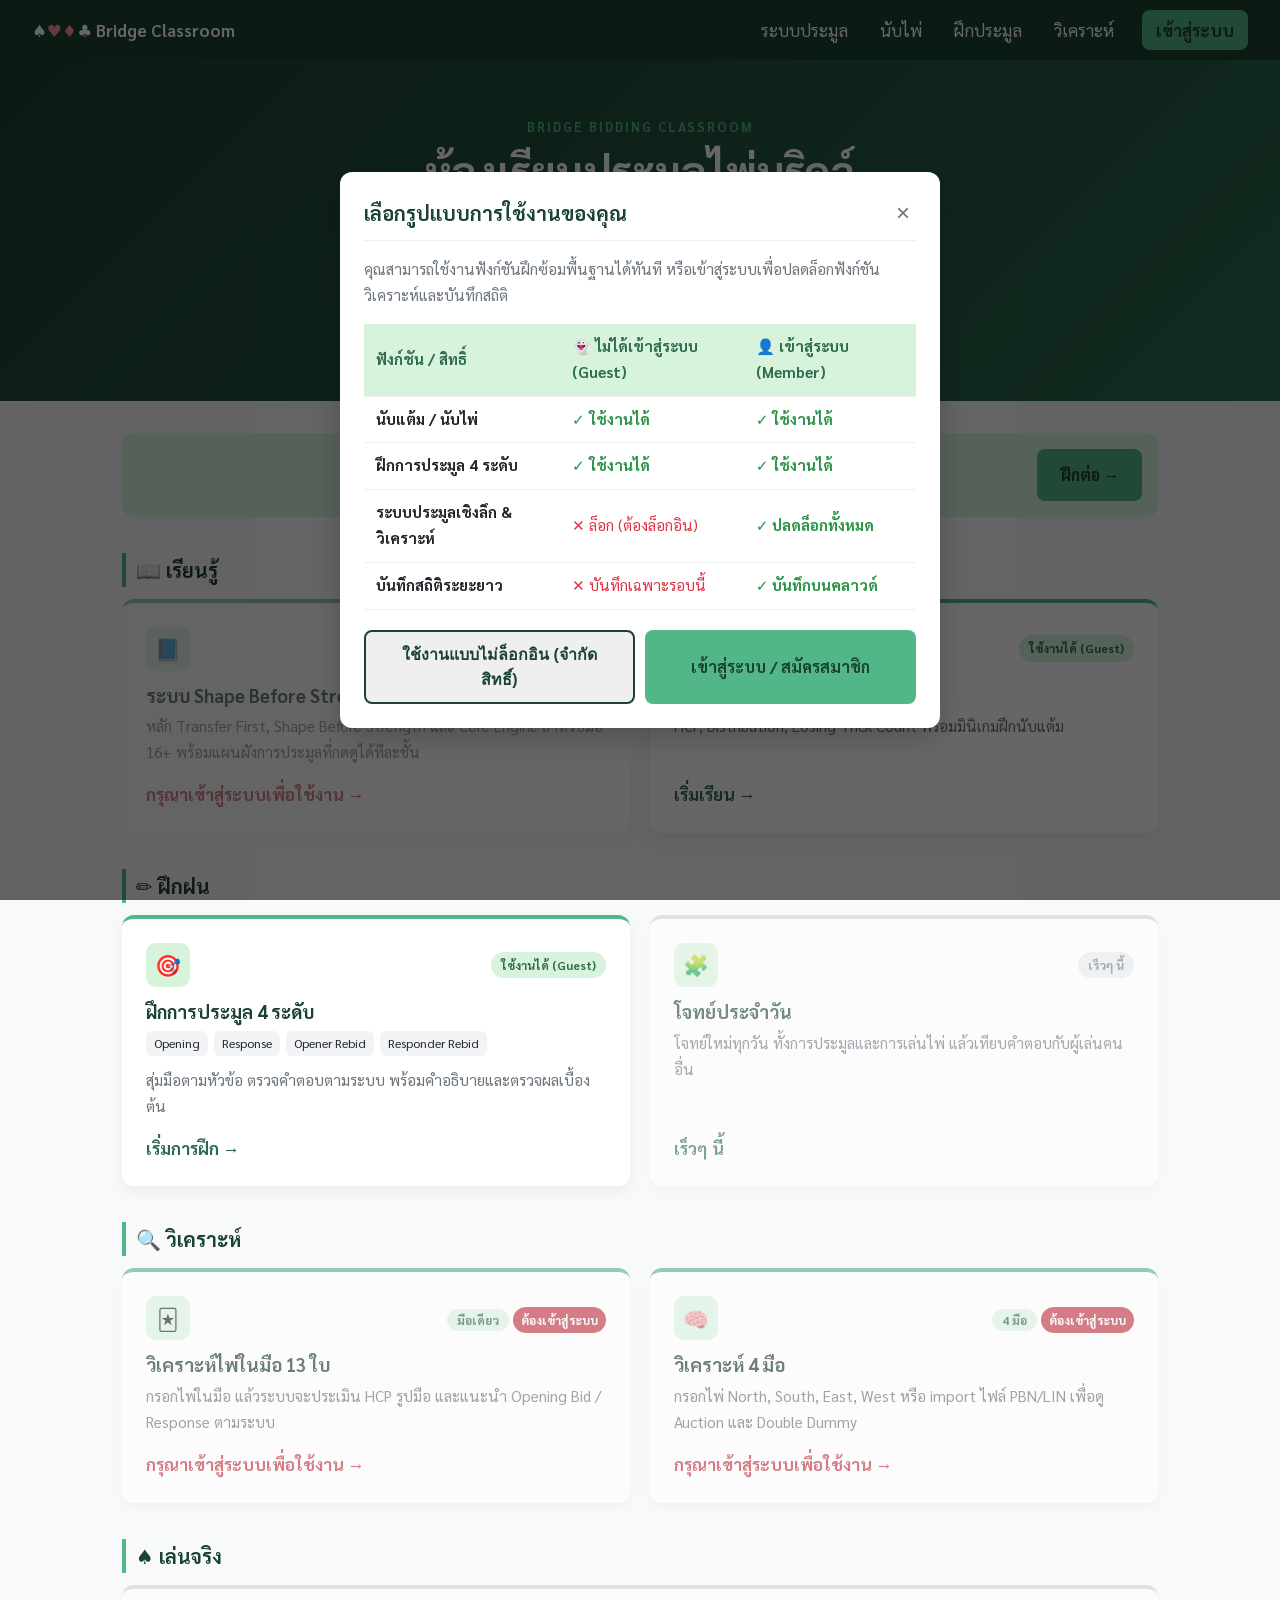
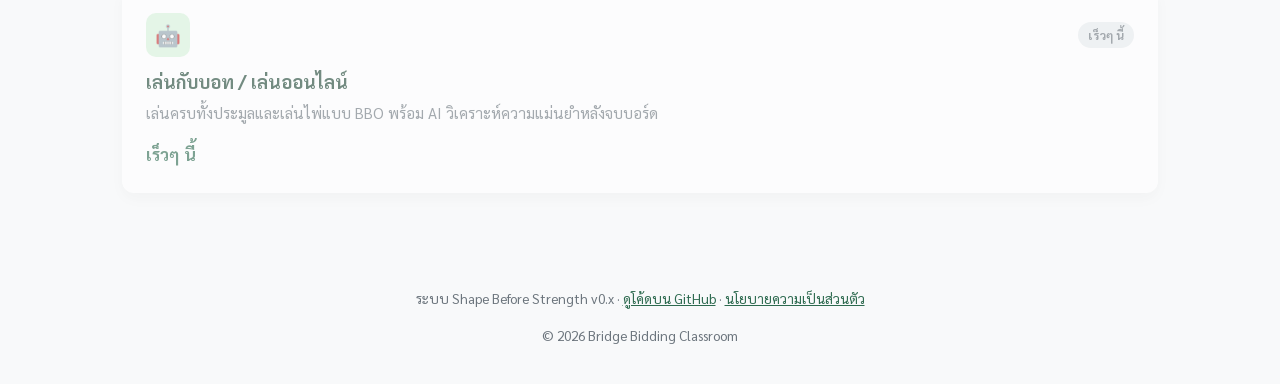
==== commit cea8b7a8: "Update index.html" ====
--- a/index.html
+++ b/index.html
@@ -42,11 +42,11 @@
       .compare-actions .btn { flex: 1; }
     }
 
-    /* สไตล์สำหรับการล็อกฟังก์ชันเมื่อเป็น Guest */
+    /* สไตล์สำหรับการล็อกฟังก์ชันเมื่อเป็น Guest ให้ปุ่มเป็นสีแดงและคลิกพาไปหน้าล็อกอิน */
     .locked-feature {
-      opacity: 0.55;
-      pointer-events: none;
+      opacity: 0.6;
       position: relative;
+      cursor: pointer;
     }
     .locked-badge {
       display: none;
@@ -58,11 +58,11 @@
       font-weight: 700;
     }
     body.is-guest .locked-feature {
-      opacity: 0.6;
-      filter: grayscale(0.3);
+      opacity: 0.65;
+      filter: grayscale(0.2);
     }
     body.is-guest .locked-feature a {
-      pointer-events: none;
+      pointer-events: auto; /* เปิดให้คลิกได้แต่ลิงก์จะถูกดักไปหน้าล็อกอิน */
     }
     body.is-guest .locked-badge {
       display: inline-block;
@@ -79,7 +79,7 @@
       <a href="learn/counting.html">นับไพ่</a>
       <a href="practice/index.html">ฝึกประมูล</a>
       <a href="analyzer/hand.html" id="navAnalyzer">วิเคราะห์</a>
-      <a href="login.html" class="btn-login">เข้าสู่ระบบ</a>
+      <a href="login.html" class="btn-login" id="authNavBtn">เข้าสู่ระบบ</a>
     </div>
   </nav>
 
@@ -103,7 +103,7 @@
     <h2 class="section-title">📖 เรียนรู้</h2>
     <div class="grid">
       <!-- ล็อกระบบประมูลคู่มือเชิงลึกสำหรับ Guest -->
-      <div class="card locked-feature" id="cardSystem">
+      <div class="card locked-feature" onclick="checkAuthRedirect('system/index.html')">
         <div class="card-header">
           <div class="card-icon">📘</div>
           <div>
@@ -113,8 +113,7 @@
         </div>
         <h3>ระบบ Shape Before Strength</h3>
         <p>หลัก Transfer First, Shape Before Strength และ Core Engine สำหรับมือ 16+ พร้อมแผนผังการประมูลที่กดดูได้ทีละชั้น</p>
-        <span class="more">กรุณาเข้าสู่ระบบเพื่อใช้งาน →</span>
-        <a href="system/index.html" style="position: absolute; inset:0; z-index:1;" aria-label="ระบบ Shape Before Strength"></a>
+        <span class="more" style="color: #dc3545;">กรุณาเข้าสู่ระบบเพื่อใช้งาน →</span>
       </div>
 
       <!-- เปิดให้ใช้: นับแต้ม -->
@@ -162,7 +161,7 @@
     <h2 class="section-title">🔍 วิเคราะห์</h2>
     <div class="grid">
       <!-- ล็อก: วิเคราะห์มือเดียว -->
-      <div class="card locked-feature">
+      <div class="card locked-feature" onclick="checkAuthRedirect('analyzer/hand.html')">
         <div class="card-header">
           <div class="card-icon">🃏</div>
           <div>
@@ -173,11 +172,10 @@
         <h3>วิเคราะห์ไพ่ในมือ 13 ใบ</h3>
         <p>กรอกไพ่ในมือ แล้วระบบจะประเมิน HCP รูปมือ และแนะนำ Opening Bid / Response ตามระบบ</p>
         <span class="more" style="color: #dc3545;">กรุณาเข้าสู่ระบบเพื่อใช้งาน →</span>
-        <a href="analyzer/hand.html" style="position: absolute; inset:0; z-index:1;"></a>
       </div>
 
       <!-- ล็อก: วิเคราะห์ 4 มือ -->
-      <div class="card locked-feature">
+      <div class="card locked-feature" onclick="checkAuthRedirect('analyzer/deal.html')">
         <div class="card-header">
           <div class="card-icon">🧠</div>
           <div>
@@ -188,7 +186,6 @@
         <h3>วิเคราะห์ 4 มือ</h3>
         <p>กรอกไพ่ North, South, East, West หรือ import ไฟล์ PBN/LIN เพื่อดู Auction และ Double Dummy</p>
         <span class="more" style="color: #dc3545;">กรุณาเข้าสู่ระบบเพื่อใช้งาน →</span>
-        <a href="analyzer/deal.html" style="position: absolute; inset:0; z-index:1;"></a>
       </div>
     </div>
 
@@ -260,18 +257,58 @@
       document.getElementById('compareModal').classList.add('active');
     }
     function closeCompareModal() {
-      document.getElementById('compareModal').classList.add('active'); // บังคับเปิดไว้ถ้ายังไม่เลือก หรือปล่อยให้ปิดได้
       document.getElementById('compareModal').classList.remove('active');
     }
 
     function setGuestMode() {
       document.body.classList.add('is-guest');
+      sessionStorage.setItem('popup_shown', 'true');
       closeCompareModal();
     }
 
-    // เปิดป๊อปอัปอัตโนมัติทันทีที่เข้าหน้าแรก
+    // ฟังก์ชันเช็กสถานะ ถ้ายังไม่ล็อกอินคลิกแล้วเด้งไปหน้าล็อกอิน
+    function checkAuthRedirect(targetUrl) {
+      const isLogged = localStorage.getItem('bridge_user_logged') === 'true';
+      if (isLogged) {
+        window.location.href = targetUrl;
+      } else {
+        window.location.href = 'login.html';
+      }
+    }
+
+    // ตรวจสอบสถานะตอนโหลดหน้าเว็บ
     window.addEventListener('DOMContentLoaded', () => {
-      openCompareModal();
+      const isLogged = localStorage.getItem('bridge_user_logged') === 'true';
+      const userName = localStorage.getItem('bridge_user_name');
+      const authNavBtn = document.getElementById('authNavBtn');
+
+      if (isLogged) {
+        // ถ้าล็อกอินแล้ว ปลดล็อกฟีเจอร์ทั้งหมดทันที และเปลี่ยนปุ่มบนเมนูเป็นชื่อผู้ใช้
+        document.body.classList.remove('is-guest');
+        // คืนค่าการคลิกการ์ดให้วิ่งไปหน้าเนื้อหาจริง
+        document.querySelectorAll('.locked-feature').forEach(card => {
+          card.removeAttribute('onclick');
+        });
+        if (authNavBtn) {
+          authNavBtn.textContent = `👤 ${userName || 'สมาชิก'}`;
+          authNavBtn.href = '#';
+          authNavBtn.onclick = (e) => {
+            e.preventDefault();
+            if (confirm('คุณต้องการออกจากระบบหรือไม่?')) {
+              localStorage.removeItem('bridge_user_logged');
+              localStorage.removeItem('bridge_user_name');
+              window.location.reload();
+            }
+          };
+        }
+      } else {
+        // ถ้ายังไม่ได้ล็อกอิน เช็กว่าเคยแสดงป๊อปอัพไปแล้วหรือยังในเซสชันนี้
+        const popupShown = sessionStorage.getItem('popup_shown');
+        if (!popupShown) {
+          openCompareModal();
+          sessionStorage.setItem('popup_shown', 'true');
+        }
+      }
     });
   </script>
 
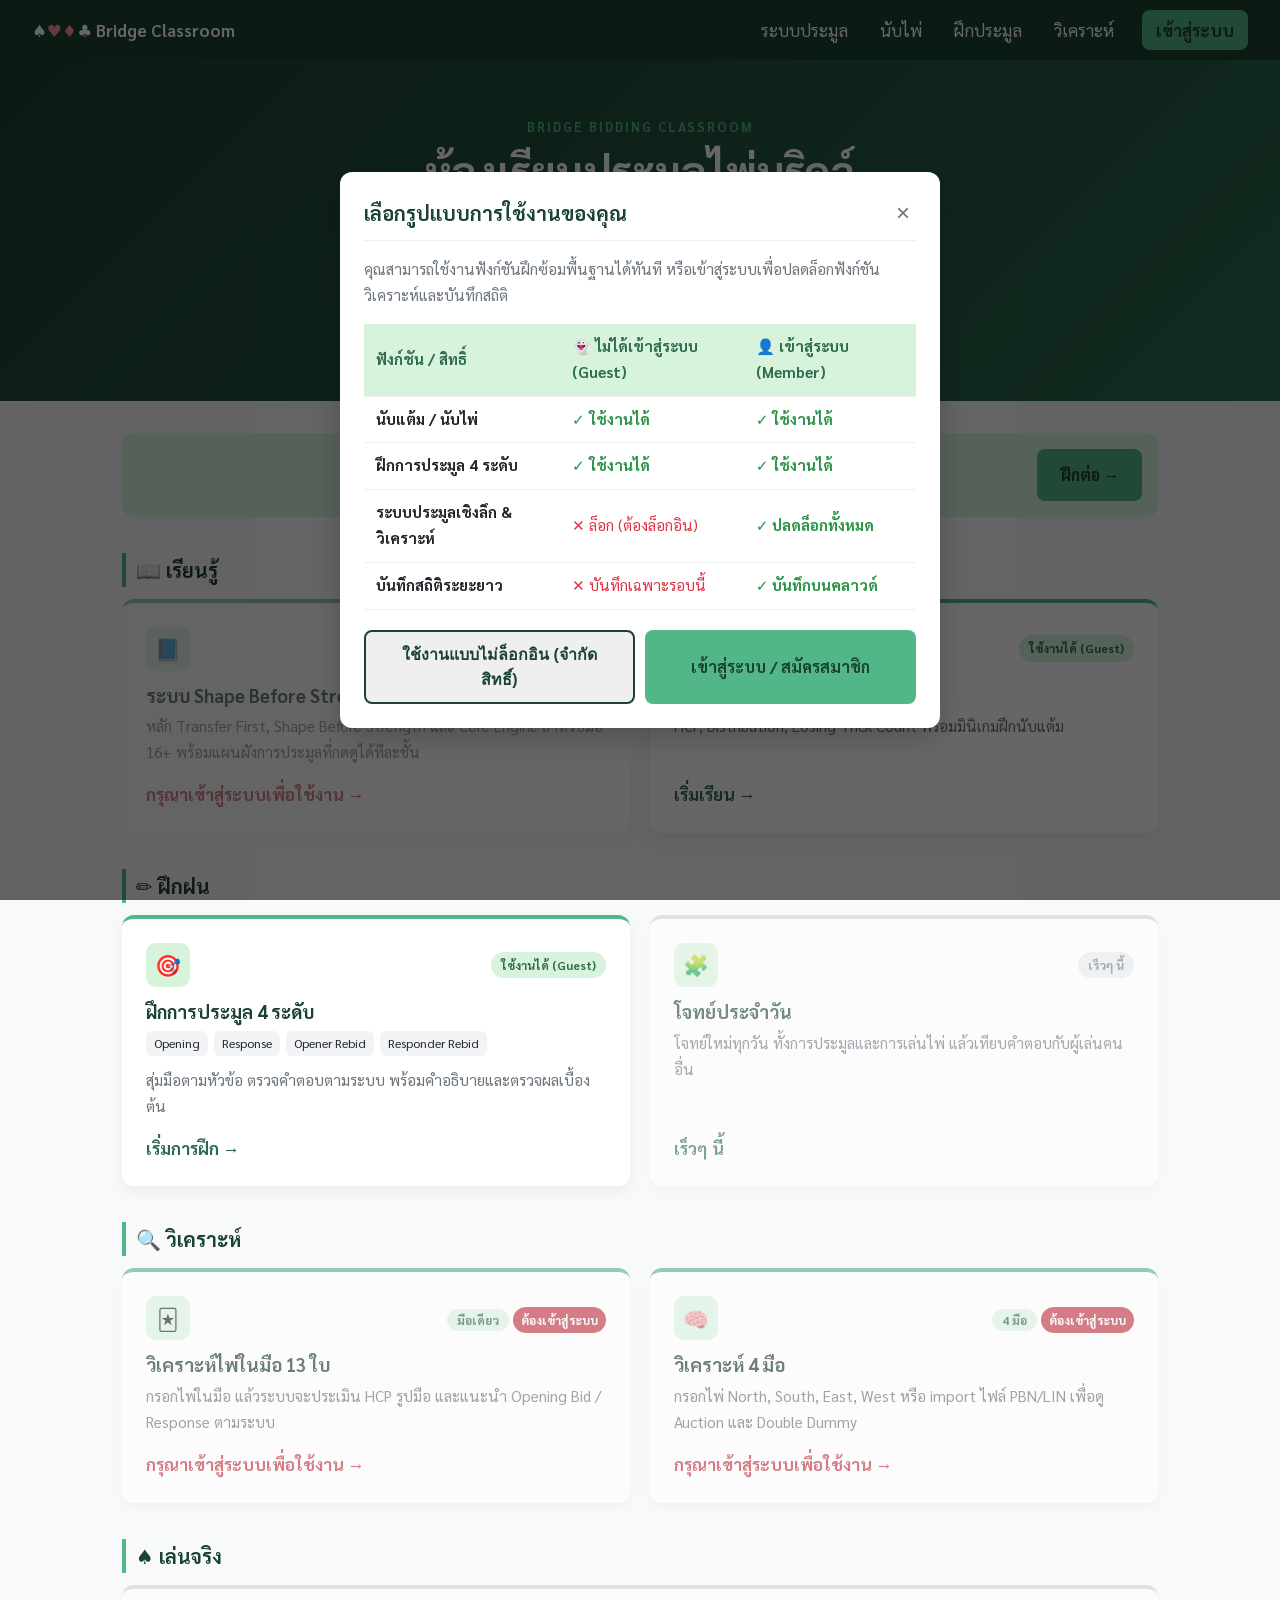
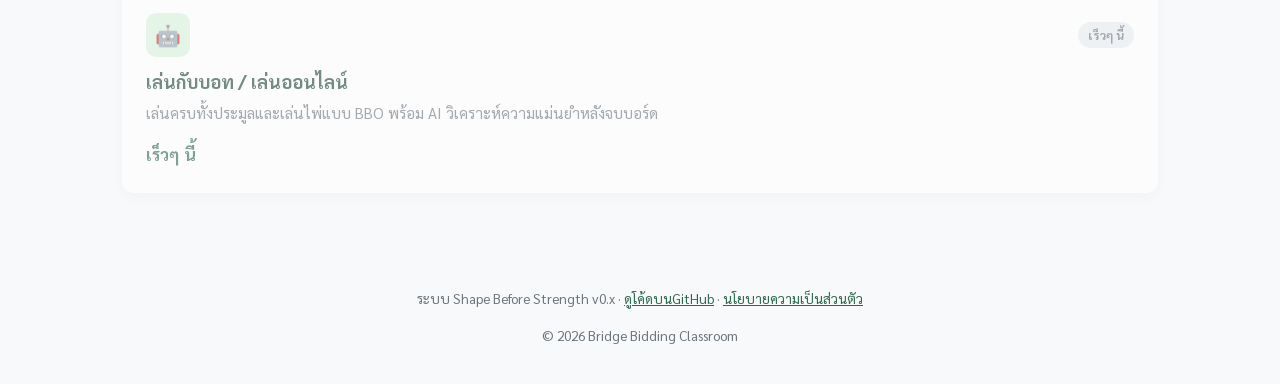
==== commit 883de75a: "Update index.html" ====
--- a/index.html
+++ b/index.html
@@ -42,7 +42,7 @@
       .compare-actions .btn { flex: 1; }
     }
 
-    /* สไตล์สำหรับการล็อกฟังก์ชันเมื่อเป็น Guest ให้ปุ่มเป็นสีแดงและคลิกพาไปหน้าล็อกอิน */
+    /* สไตล์สำหรับการล็อกฟังก์ชันเมื่อเป็น Guest */
     .locked-feature {
       opacity: 0.6;
       position: relative;
@@ -60,9 +60,6 @@
     body.is-guest .locked-feature {
       opacity: 0.65;
       filter: grayscale(0.2);
-    }
-    body.is-guest .locked-feature a {
-      pointer-events: auto; /* เปิดให้คลิกได้แต่ลิงก์จะถูกดักไปหน้าล็อกอิน */
     }
     body.is-guest .locked-badge {
       display: inline-block;
@@ -102,8 +99,8 @@
 
     <h2 class="section-title">📖 เรียนรู้</h2>
     <div class="grid">
-      <!-- ล็อกระบบประมูลคู่มือเชิงลึกสำหรับ Guest -->
-      <div class="card locked-feature" onclick="checkAuthRedirect('system/index.html')">
+      <!-- การ์ดระบบประมูล -->
+      <div class="card locked-feature" id="cardSystem" onclick="checkAuthRedirect('system/index.html', true)">
         <div class="card-header">
           <div class="card-icon">📘</div>
           <div>
@@ -113,7 +110,7 @@
         </div>
         <h3>ระบบ Shape Before Strength</h3>
         <p>หลัก Transfer First, Shape Before Strength และ Core Engine สำหรับมือ 16+ พร้อมแผนผังการประมูลที่กดดูได้ทีละชั้น</p>
-        <span class="more" style="color: #dc3545;">กรุณาเข้าสู่ระบบเพื่อใช้งาน →</span>
+        <span class="more" id="moreSystem" style="color: #dc3545;">กรุณาเข้าสู่ระบบเพื่อใช้งาน →</span>
       </div>
 
       <!-- เปิดให้ใช้: นับแต้ม -->
@@ -161,7 +158,7 @@
     <h2 class="section-title">🔍 วิเคราะห์</h2>
     <div class="grid">
       <!-- ล็อก: วิเคราะห์มือเดียว -->
-      <div class="card locked-feature" onclick="checkAuthRedirect('analyzer/hand.html')">
+      <div class="card locked-feature" onclick="checkAuthRedirect('analyzer/hand.html', true)">
         <div class="card-header">
           <div class="card-icon">🃏</div>
           <div>
@@ -171,11 +168,11 @@
         </div>
         <h3>วิเคราะห์ไพ่ในมือ 13 ใบ</h3>
         <p>กรอกไพ่ในมือ แล้วระบบจะประเมิน HCP รูปมือ และแนะนำ Opening Bid / Response ตามระบบ</p>
-        <span class="more" style="color: #dc3545;">กรุณาเข้าสู่ระบบเพื่อใช้งาน →</span>
+        <span class="more locked-text" style="color: #dc3545;">กรุณาเข้าสู่ระบบเพื่อใช้งาน →</span>
       </div>
 
       <!-- ล็อก: วิเคราะห์ 4 มือ -->
-      <div class="card locked-feature" onclick="checkAuthRedirect('analyzer/deal.html')">
+      <div class="card locked-feature" onclick="checkAuthRedirect('analyzer/deal.html', true)">
         <div class="card-header">
           <div class="card-icon">🧠</div>
           <div>
@@ -185,7 +182,7 @@
         </div>
         <h3>วิเคราะห์ 4 มือ</h3>
         <p>กรอกไพ่ North, South, East, West หรือ import ไฟล์ PBN/LIN เพื่อดู Auction และ Double Dummy</p>
-        <span class="more" style="color: #dc3545;">กรุณาเข้าสู่ระบบเพื่อใช้งาน →</span>
+        <span class="more locked-text" style="color: #dc3545;">กรุณาเข้าสู่ระบบเพื่อใช้งาน →</span>
       </div>
     </div>
 
@@ -204,7 +201,7 @@
   </main>
 
   <footer>
-    <p>ระบบ Shape Before Strength v0.x · <a href="https://github.com/Bbmbam/bridge-academy">ดูโค้ดบน GitHub</a> · <a href="privacy.html">นโยบายความเป็นส่วนตัว</a></p>
+    <p>ระบบ Shape Before Strength v0.x · <a href="https://github.com/Bbmbam/bridge-academy">ดูโค้ดบนGitHub</a> · <a href="privacy.html">นโยบายความเป็นส่วนตัว</a></p>
     <p>&copy; 2026 Bridge Bidding Classroom</p>
   </footer>
 
@@ -266,10 +263,9 @@
       closeCompareModal();
     }
 
-    // ฟังก์ชันเช็กสถานะ ถ้ายังไม่ล็อกอินคลิกแล้วเด้งไปหน้าล็อกอิน
-    function checkAuthRedirect(targetUrl) {
+    function checkAuthRedirect(targetUrl, isLocked) {
       const isLogged = localStorage.getItem('bridge_user_logged') === 'true';
-      if (isLogged) {
+      if (isLogged || !isLocked) {
         window.location.href = targetUrl;
       } else {
         window.location.href = 'login.html';
@@ -283,12 +279,24 @@
       const authNavBtn = document.getElementById('authNavBtn');
 
       if (isLogged) {
-        // ถ้าล็อกอินแล้ว ปลดล็อกฟีเจอร์ทั้งหมดทันที และเปลี่ยนปุ่มบนเมนูเป็นชื่อผู้ใช้
+        // ถ้าล็อกอินแล้ว: เอาคลาส guest ออก เพื่อปลดล็อกการแสดงผลทั้งหมด
         document.body.classList.remove('is-guest');
-        // คืนค่าการคลิกการ์ดให้วิ่งไปหน้าเนื้อหาจริง
+        
+        // ซ่อนป้ายเตือนสีแดงและปรับข้อความในการ์ดให้เป็นปกติ
+        document.querySelectorAll('.locked-badge').forEach(badge => badge.style.display = 'none');
         document.querySelectorAll('.locked-feature').forEach(card => {
-          card.removeAttribute('onclick');
+          card.style.opacity = '1';
         });
+        document.querySelectorAll('.locked-text').forEach(text => {
+          text.style.color = 'var(--secondary)';
+          text.textContent = 'เริ่มใช้งาน →';
+        });
+        const moreSys = document.getElementById('moreSystem');
+        if (moreSys) {
+          moreSys.style.color = 'var(--secondary)';
+          moreSys.textContent = 'อ่านคู่มือ →';
+        }
+
         if (authNavBtn) {
           authNavBtn.textContent = `👤 ${userName || 'สมาชิก'}`;
           authNavBtn.href = '#';
@@ -302,7 +310,7 @@
           };
         }
       } else {
-        // ถ้ายังไม่ได้ล็อกอิน เช็กว่าเคยแสดงป๊อปอัพไปแล้วหรือยังในเซสชันนี้
+        // ถ้ายังไม่ได้ล็อกอิน เช็กการแสดงป๊อปอัพครั้งแรก
         const popupShown = sessionStorage.getItem('popup_shown');
         if (!popupShown) {
           openCompareModal();
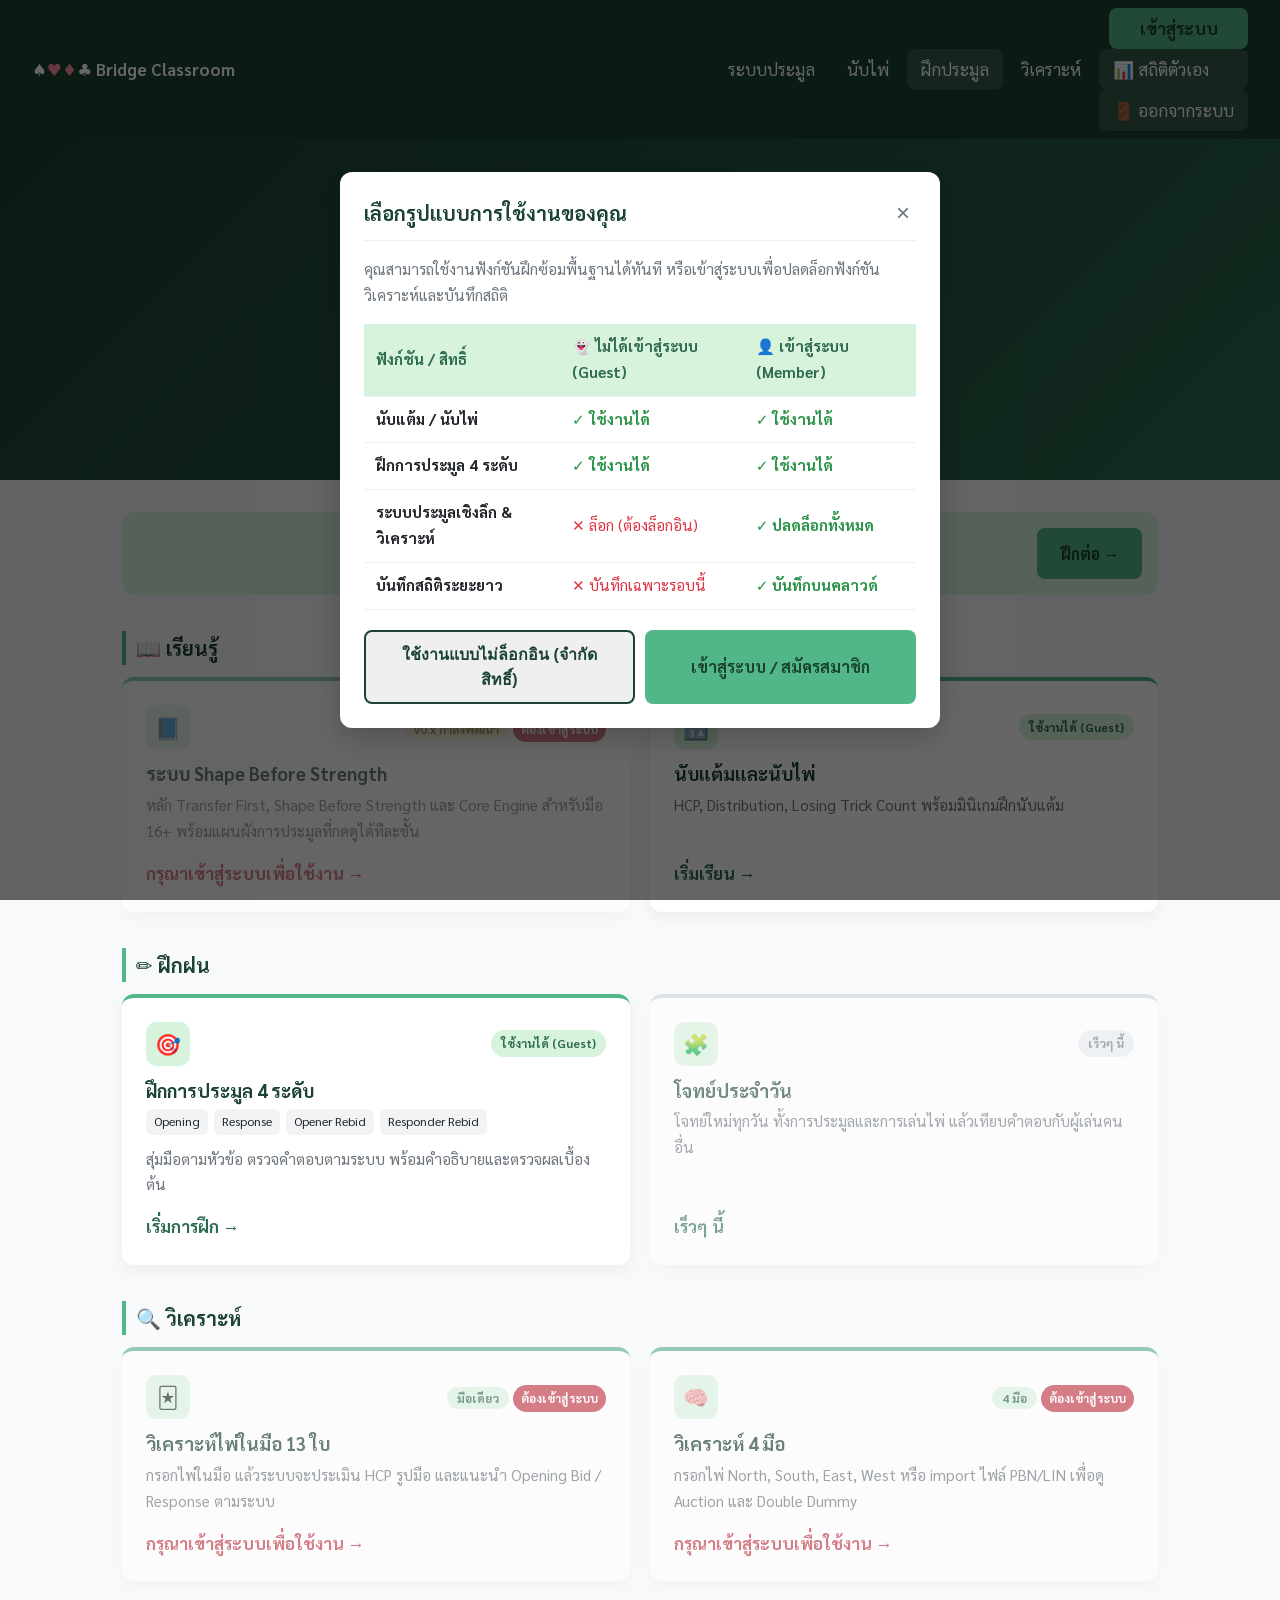
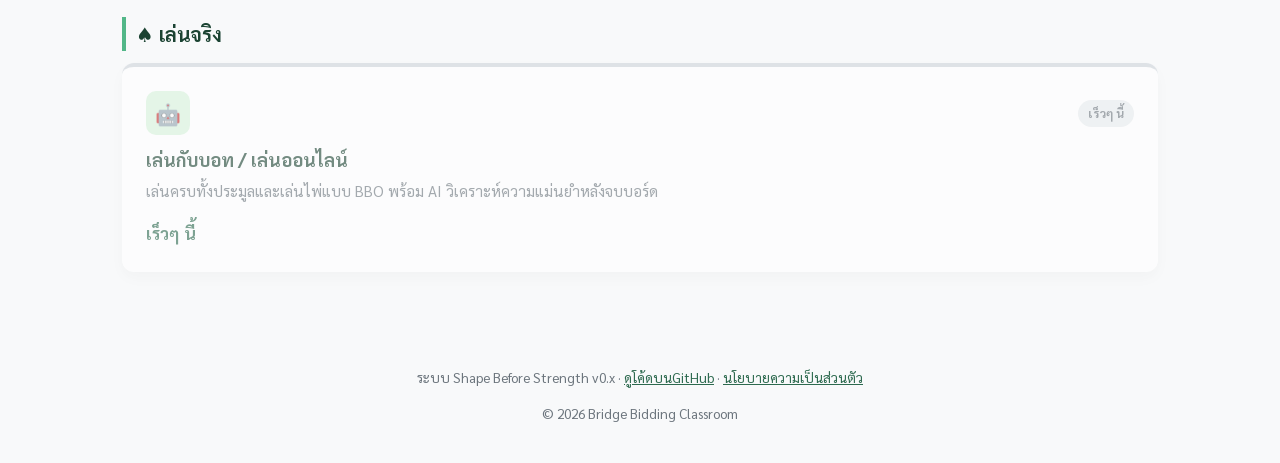
==== commit c5bb6a96: "Update index.html" ====
--- a/index.html
+++ b/index.html
@@ -68,15 +68,22 @@
 </head>
 <body class="is-guest">
 
-  <nav class="navbar">
-    <a href="index.html" class="logo">♠<span class="red">♥♦</span>♣ Bridge Classroom</a>
+    <nav class="navbar">
+    <a href="../index.html" class="logo">♠<span class="red">♥♦</span>♣ Bridge Classroom</a>
     <button class="menu-toggle" aria-label="เปิดเมนู" aria-expanded="false" aria-controls="navLinks">☰</button>
     <div class="nav-links" id="navLinks">
-      <a href="system/index.html">ระบบประมูล</a>
-      <a href="learn/counting.html">นับไพ่</a>
-      <a href="practice/index.html">ฝึกประมูล</a>
-      <a href="analyzer/hand.html" id="navAnalyzer">วิเคราะห์</a>
-      <a href="login.html" class="btn-login" id="authNavBtn">เข้าสู่ระบบ</a>
+      <a href="../system/index.html">ระบบประมูล</a>
+      <a href="../learn/counting.html">นับไพ่</a>
+      <a href="../practice/index.html" aria-current="page" class="active">ฝึกประมูล</a>
+      <a href="../analyzer/hand.html">วิเคราะห์</a>
+      
+      <div id="authNavContainer" class="user-menu-container">
+        <a href="../login.html" class="btn-login" id="authNavBtn">เข้าสู่ระบบ</a>
+        <div class="user-dropdown-content">
+          <a href="#" onclick="goToMyStats(); return false;">📊 สถิติตัวเอง</a>
+          <a href="#" onclick="logoutUser(); return false;">🚪 ออกจากระบบ</a>
+        </div>
+      </div>
     </div>
   </nav>
 
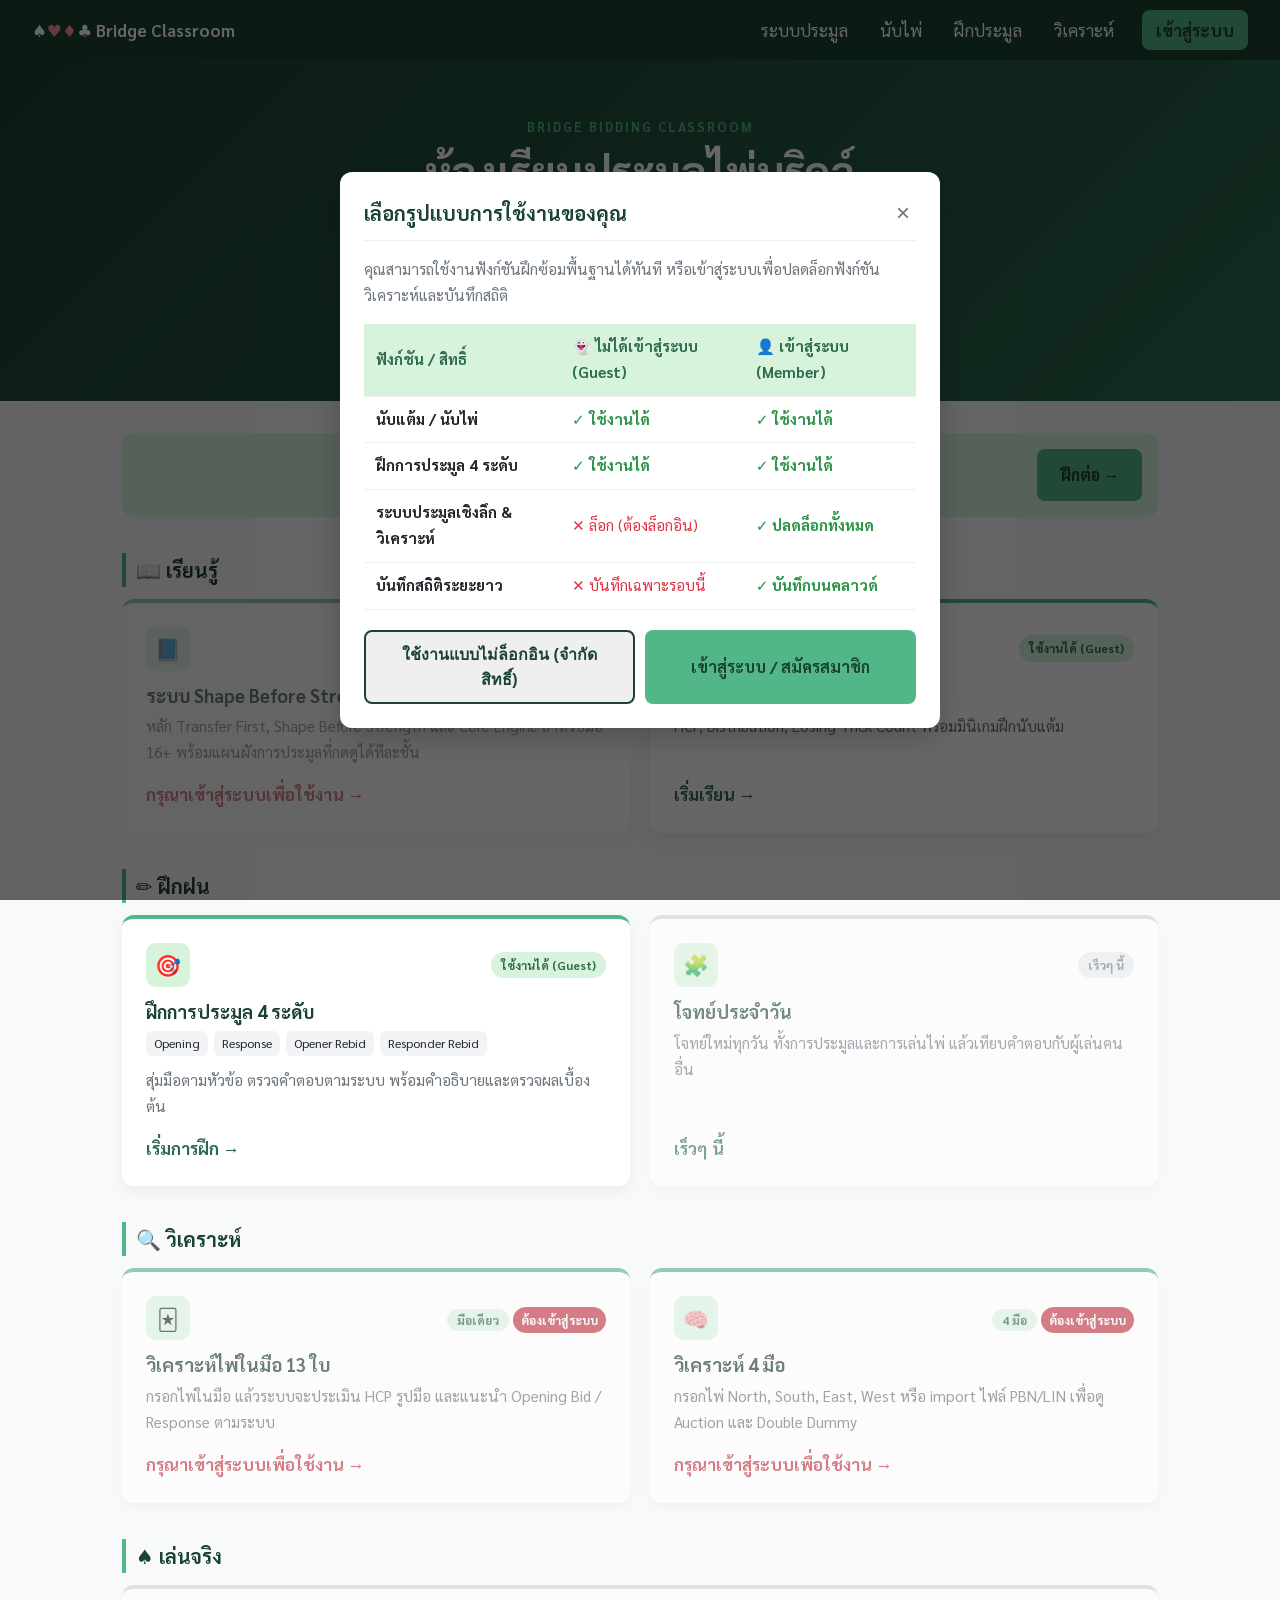
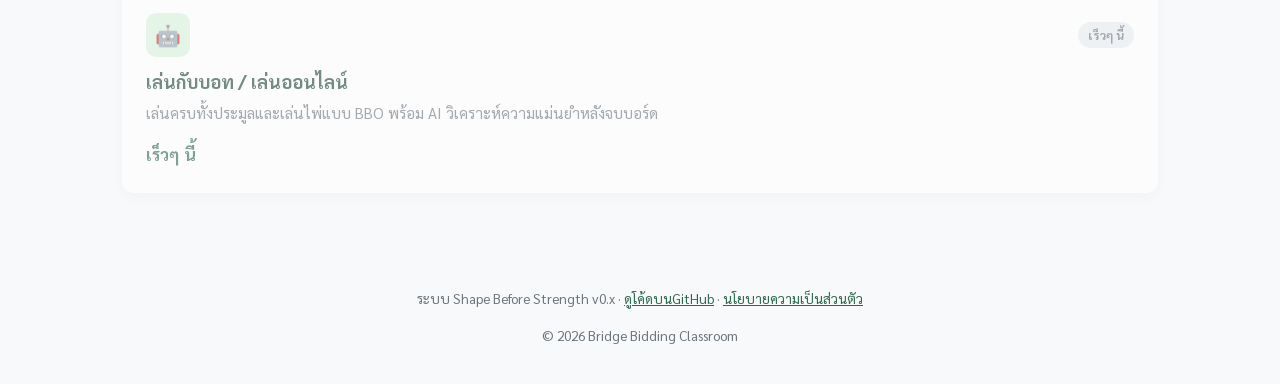
==== commit e6d2ee74: "Update index.html" ====
--- a/index.html
+++ b/index.html
@@ -64,23 +64,51 @@
     body.is-guest .locked-badge {
       display: inline-block;
     }
+
+    /* สไตล์ดรอปดาวน์โปรไฟล์ขวาบน */
+    .user-menu-container { position: relative; display: inline-block; }
+    .user-dropdown-content {
+      display: none;
+      position: absolute;
+      right: 0;
+      top: 110%;
+      background-color: #ffffff !important;
+      min-width: 170px;
+      box-shadow: 0px 8px 16px rgba(0,0,0,0.2);
+      border-radius: 8px;
+      z-index: 1000;
+      overflow: hidden;
+    }
+    .user-dropdown-content a {
+      color: #111111 !important;
+      padding: 12px 16px;
+      text-decoration: none;
+      display: block;
+      font-size: 0.95rem;
+      background-color: #ffffff !important;
+    }
+    .user-dropdown-content a:hover { 
+      background-color: #f1f1f1 !important; 
+      color: var(--primary) !important; 
+    }
+    .user-menu-container.active .user-dropdown-content { display: block; }
   </style>
 </head>
 <body class="is-guest">
 
-    <nav class="navbar">
-    <a href="../index.html" class="logo">♠<span class="red">♥♦</span>♣ Bridge Classroom</a>
+  <nav class="navbar">
+    <a href="index.html" class="logo">♠<span class="red">♥♦</span>♣ Bridge Classroom</a>
     <button class="menu-toggle" aria-label="เปิดเมนู" aria-expanded="false" aria-controls="navLinks">☰</button>
     <div class="nav-links" id="navLinks">
-      <a href="../system/index.html">ระบบประมูล</a>
-      <a href="../learn/counting.html">นับไพ่</a>
-      <a href="../practice/index.html" aria-current="page" class="active">ฝึกประมูล</a>
-      <a href="../analyzer/hand.html">วิเคราะห์</a>
+      <a href="system/index.html">ระบบประมูล</a>
+      <a href="learn/counting.html">นับไพ่</a>
+      <a href="practice/index.html">ฝึกประมูล</a>
+      <a href="analyzer/hand.html">วิเคราะห์</a>
       
       <div id="authNavContainer" class="user-menu-container">
-        <a href="../login.html" class="btn-login" id="authNavBtn">เข้าสู่ระบบ</a>
+        <a href="login.html" class="btn-login" id="authNavBtn">เข้าสู่ระบบ</a>
         <div class="user-dropdown-content">
-          <a href="#" onclick="goToMyStats(); return false;">📊 สถิติตัวเอง</a>
+          <a href="practice/index.html">📊 สถิติตัวเอง</a>
           <a href="#" onclick="logoutUser(); return false;">🚪 ออกจากระบบ</a>
         </div>
       </div>
@@ -279,17 +307,24 @@
       }
     }
 
+    function logoutUser() {
+      if (confirm('คุณต้องการออกจากระบบหรือไม่?')) {
+        localStorage.removeItem('bridge_user_logged');
+        localStorage.removeItem('bridge_user_name');
+        window.location.reload();
+      }
+    }
+
     // ตรวจสอบสถานะตอนโหลดหน้าเว็บ
     window.addEventListener('DOMContentLoaded', () => {
       const isLogged = localStorage.getItem('bridge_user_logged') === 'true';
       const userName = localStorage.getItem('bridge_user_name');
       const authNavBtn = document.getElementById('authNavBtn');
+      const authContainer = document.getElementById('authNavContainer');
 
       if (isLogged) {
-        // ถ้าล็อกอินแล้ว: เอาคลาส guest ออก เพื่อปลดล็อกการแสดงผลทั้งหมด
         document.body.classList.remove('is-guest');
         
-        // ซ่อนป้ายเตือนสีแดงและปรับข้อความในการ์ดให้เป็นปกติ
         document.querySelectorAll('.locked-badge').forEach(badge => badge.style.display = 'none');
         document.querySelectorAll('.locked-feature').forEach(card => {
           card.style.opacity = '1';
@@ -305,19 +340,18 @@
         }
 
         if (authNavBtn) {
-          authNavBtn.textContent = `👤 ${userName || 'สมาชิก'}`;
+          authNavBtn.textContent = `👤 ${userName || 'สมาชิก'} ▾`;
           authNavBtn.href = '#';
           authNavBtn.onclick = (e) => {
             e.preventDefault();
-            if (confirm('คุณต้องการออกจากระบบหรือไม่?')) {
-              localStorage.removeItem('bridge_user_logged');
-              localStorage.removeItem('bridge_user_name');
-              window.location.reload();
-            }
+            e.stopPropagation();
+            authContainer.classList.toggle('active');
           };
+          window.addEventListener('click', () => {
+            authContainer.classList.remove('active');
+          });
         }
       } else {
-        // ถ้ายังไม่ได้ล็อกอิน เช็กการแสดงป๊อปอัพครั้งแรก
         const popupShown = sessionStorage.getItem('popup_shown');
         if (!popupShown) {
           openCompareModal();
